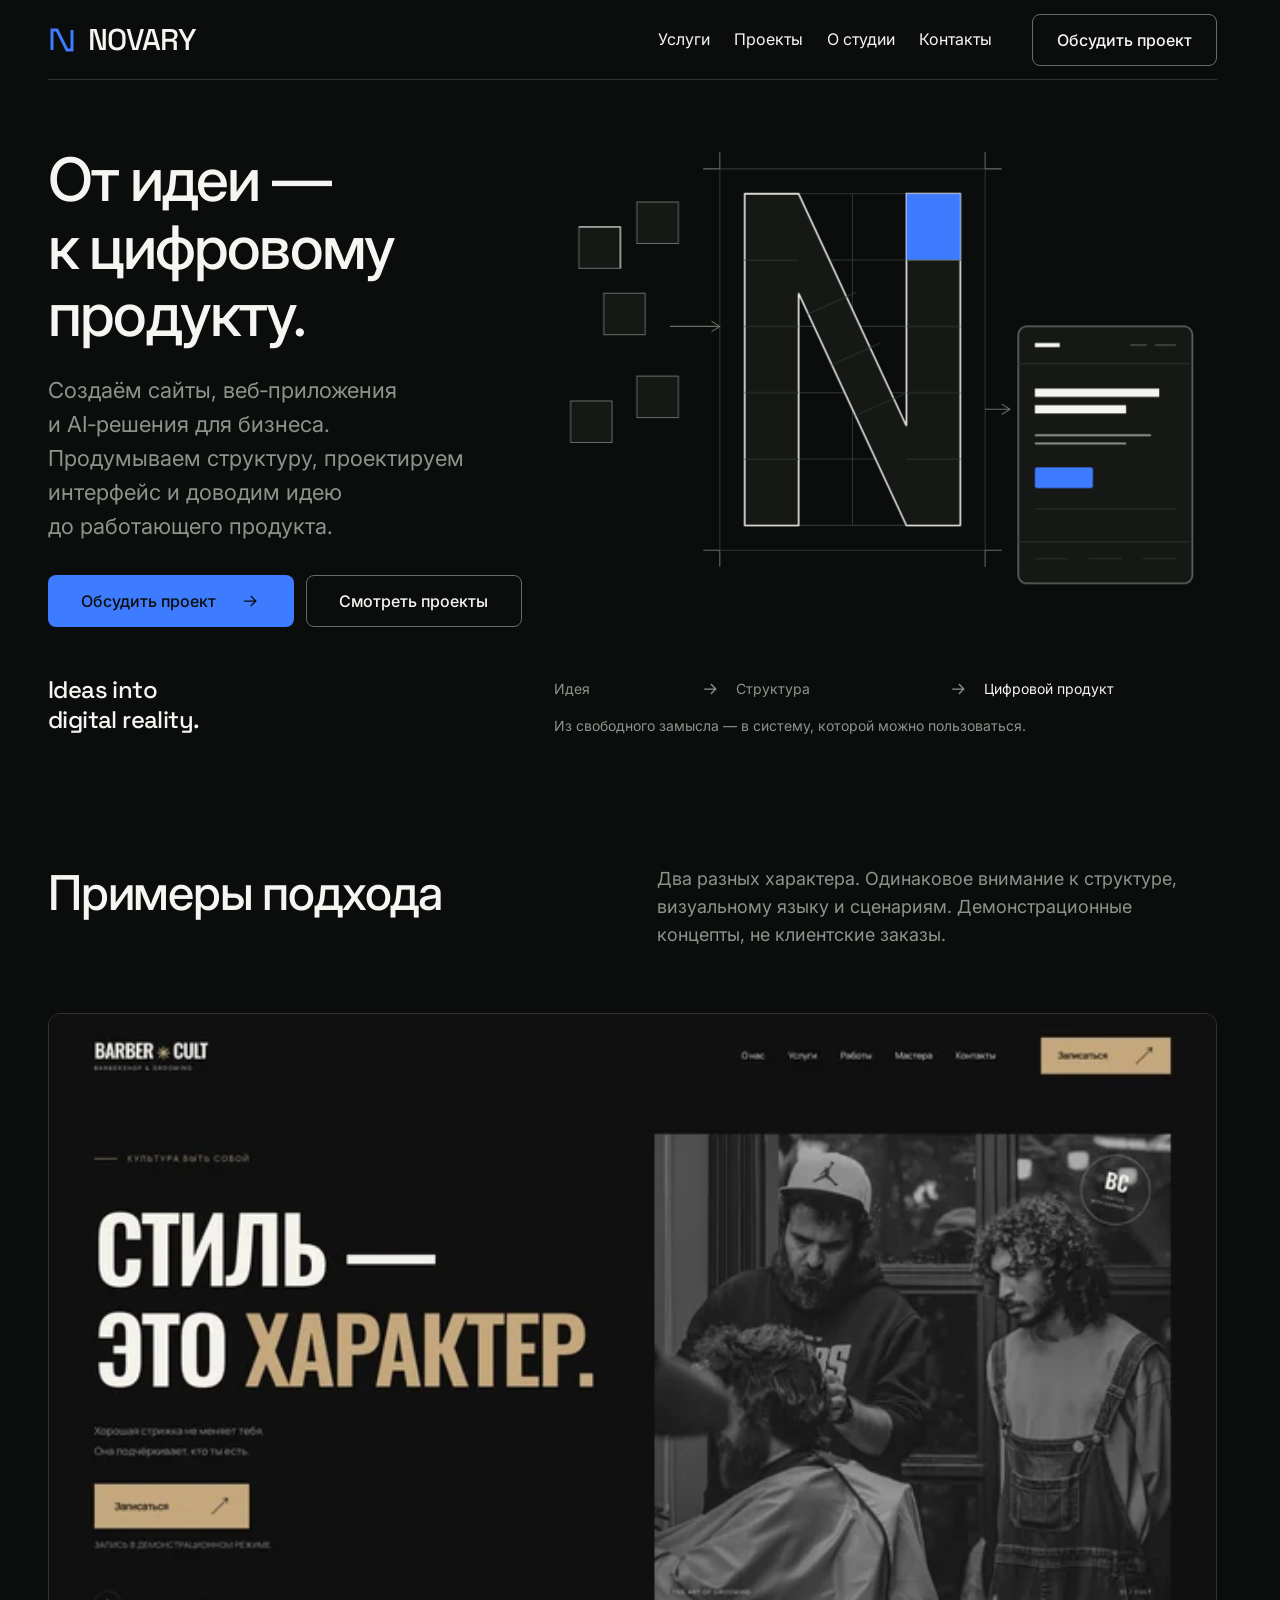
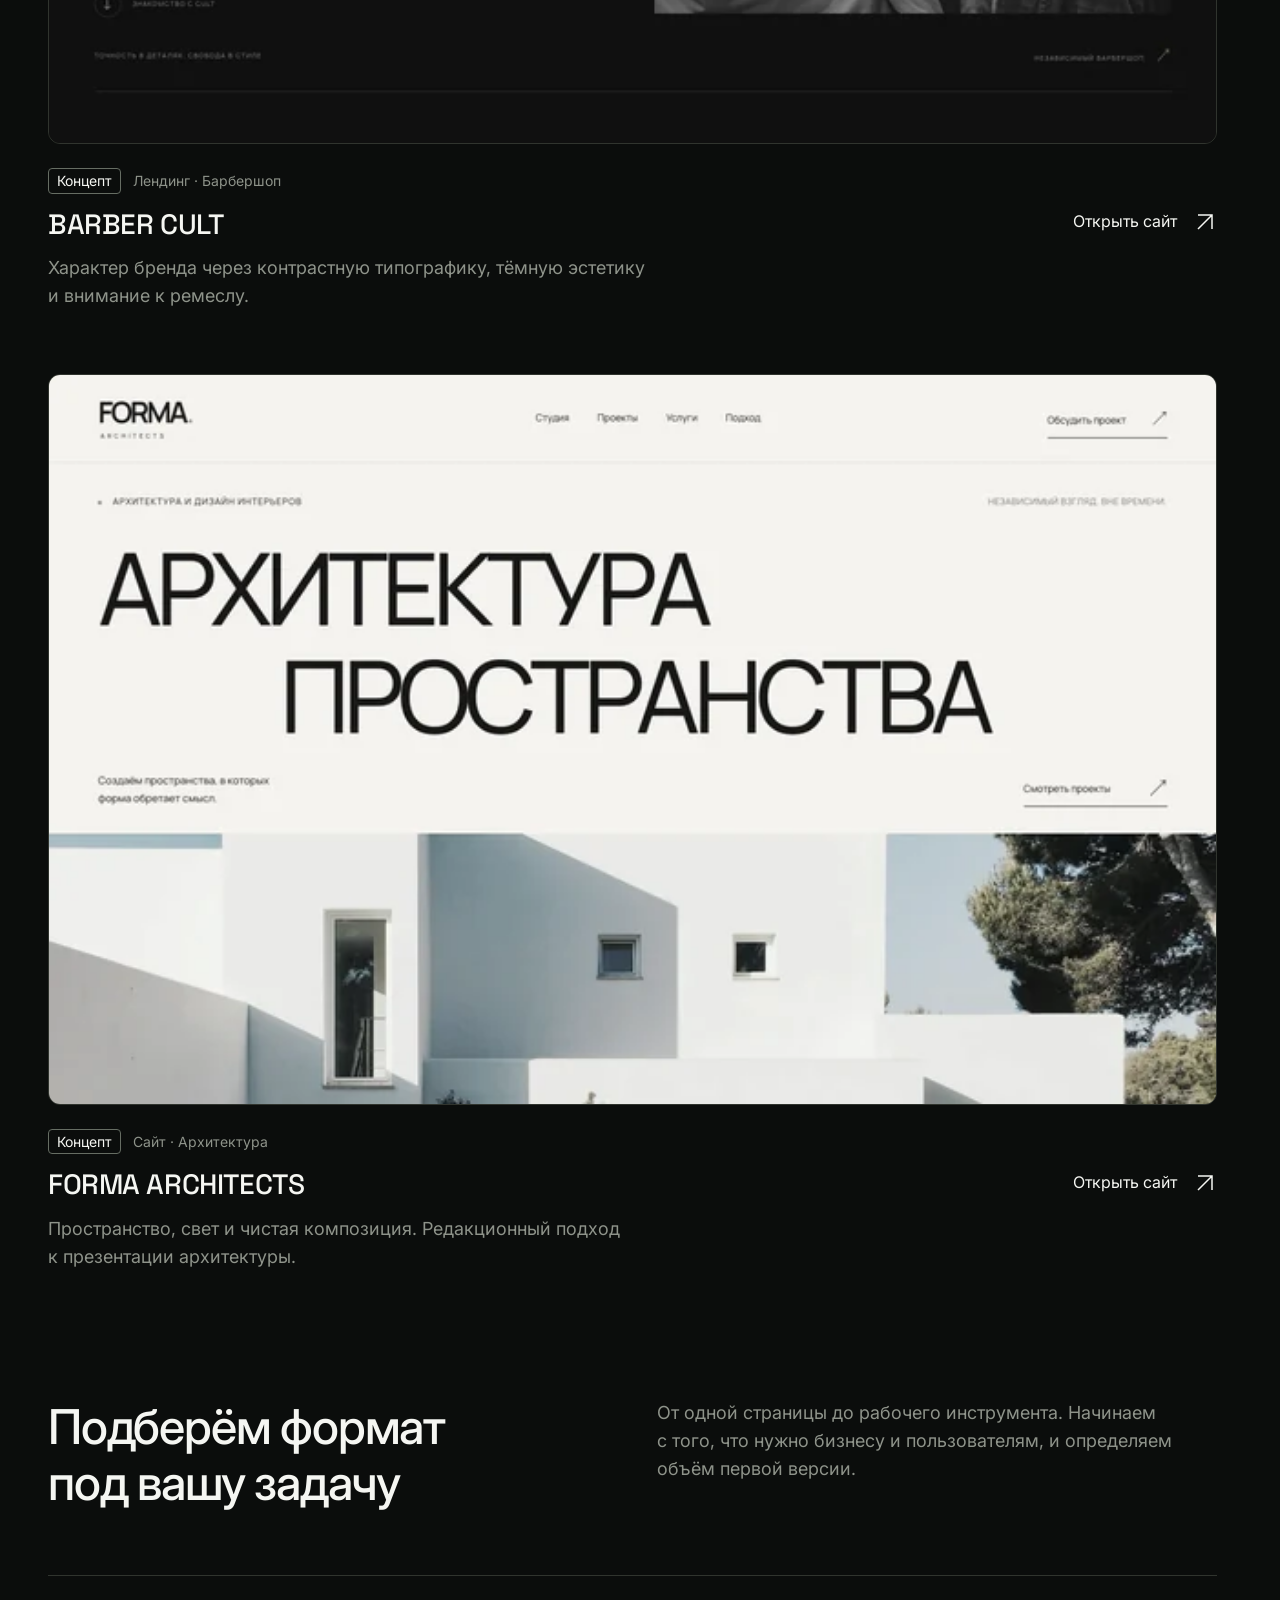
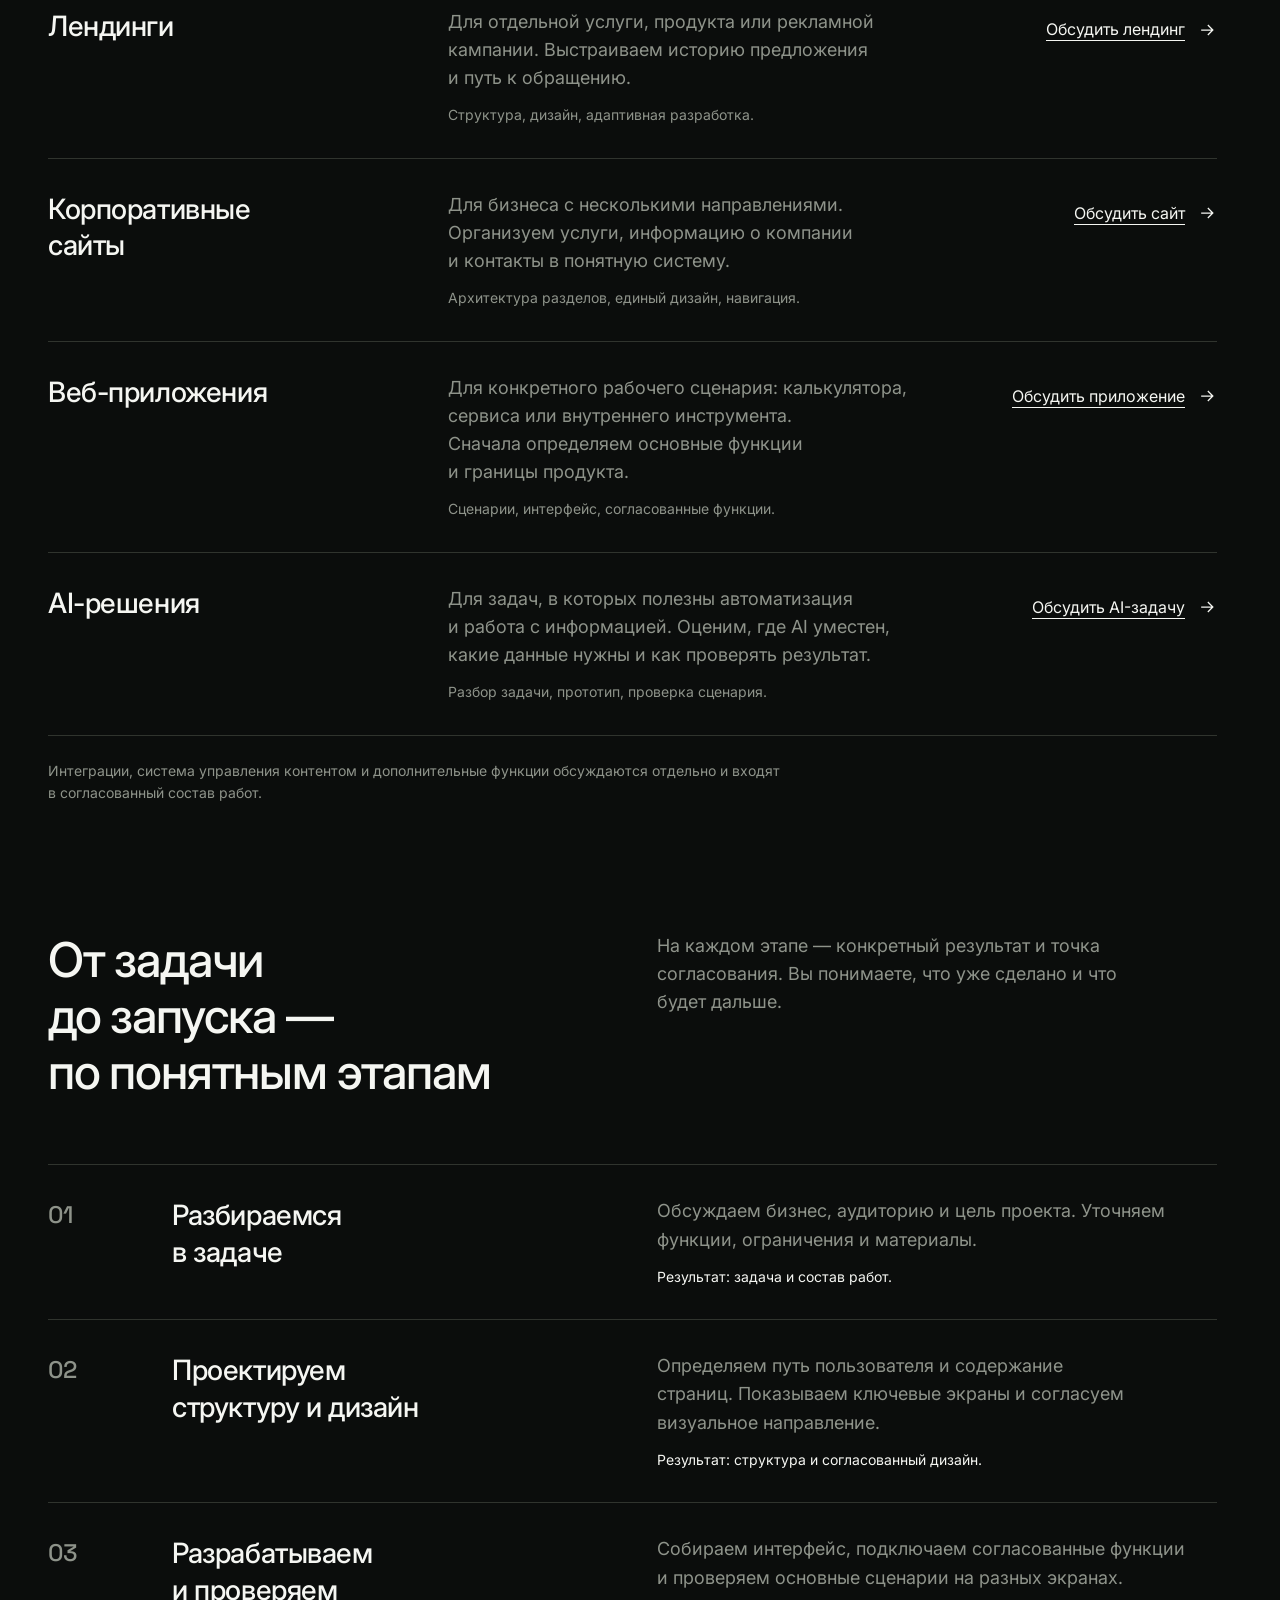
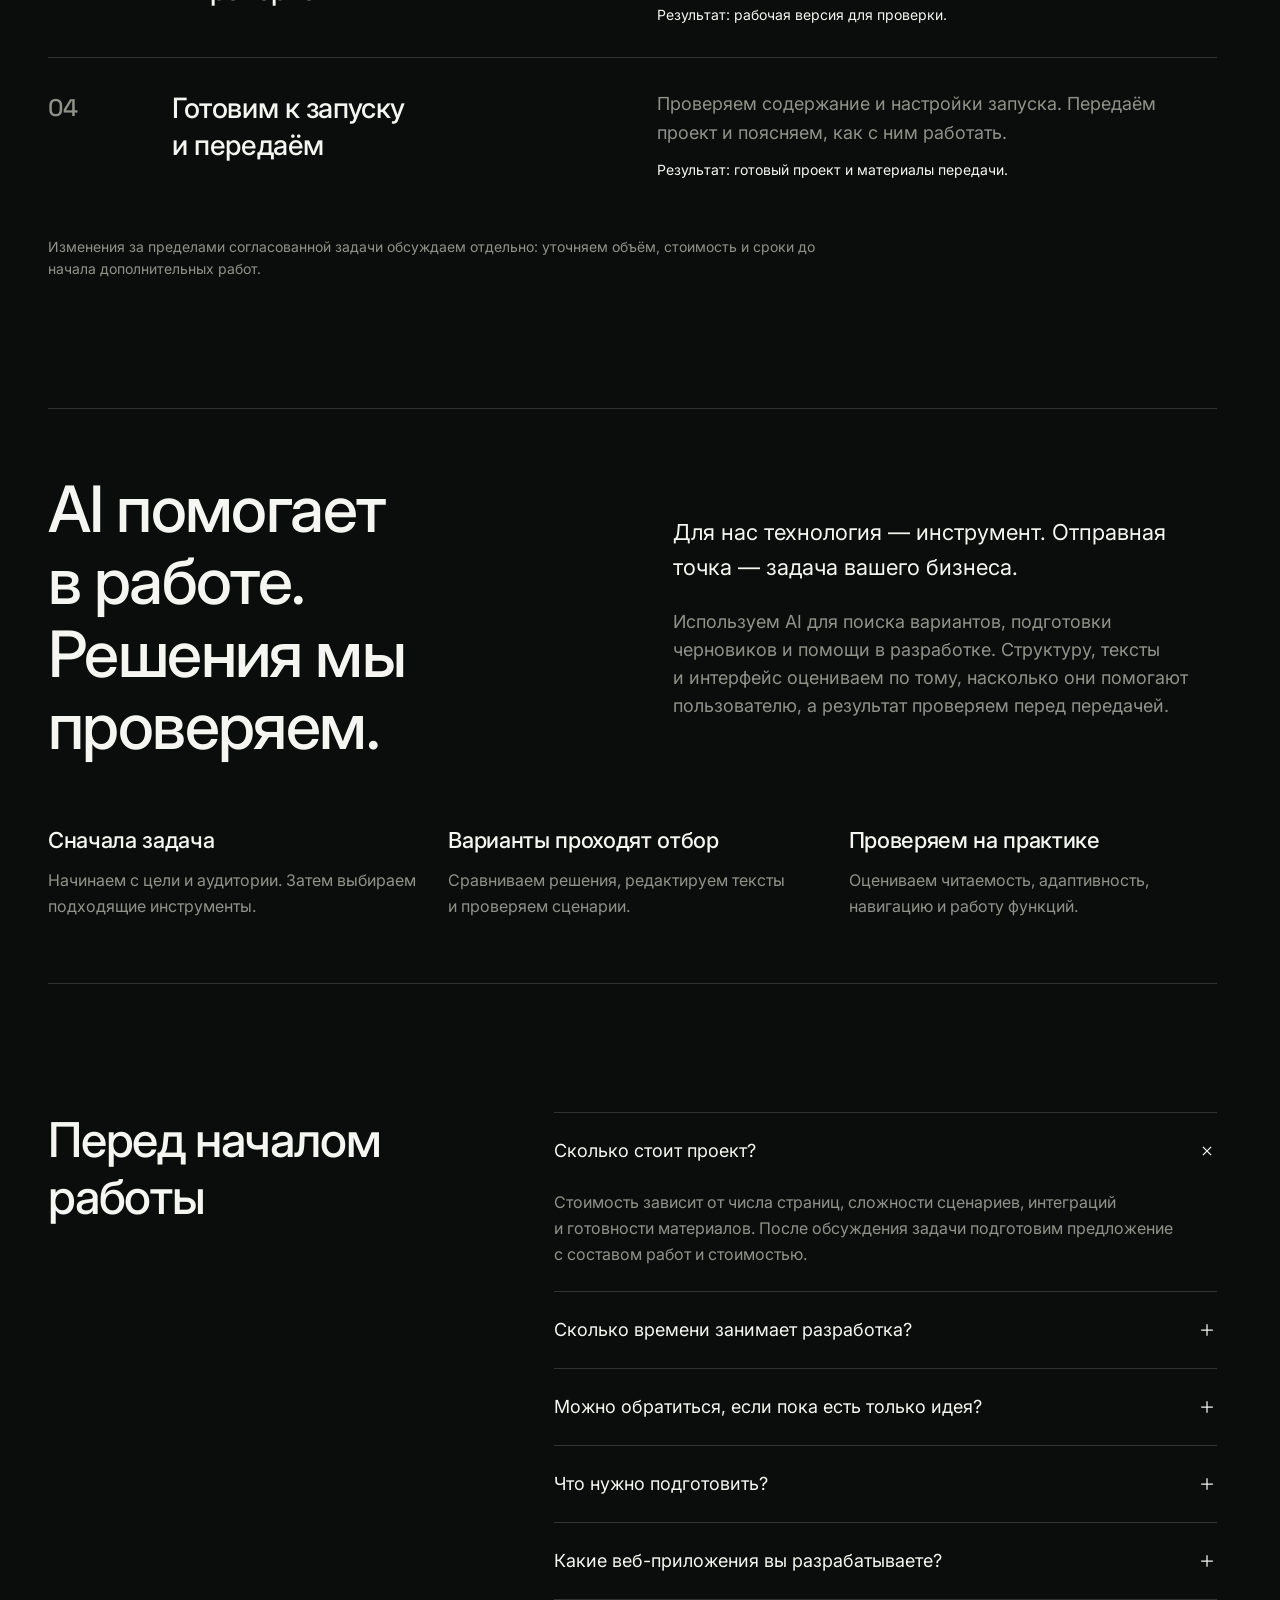
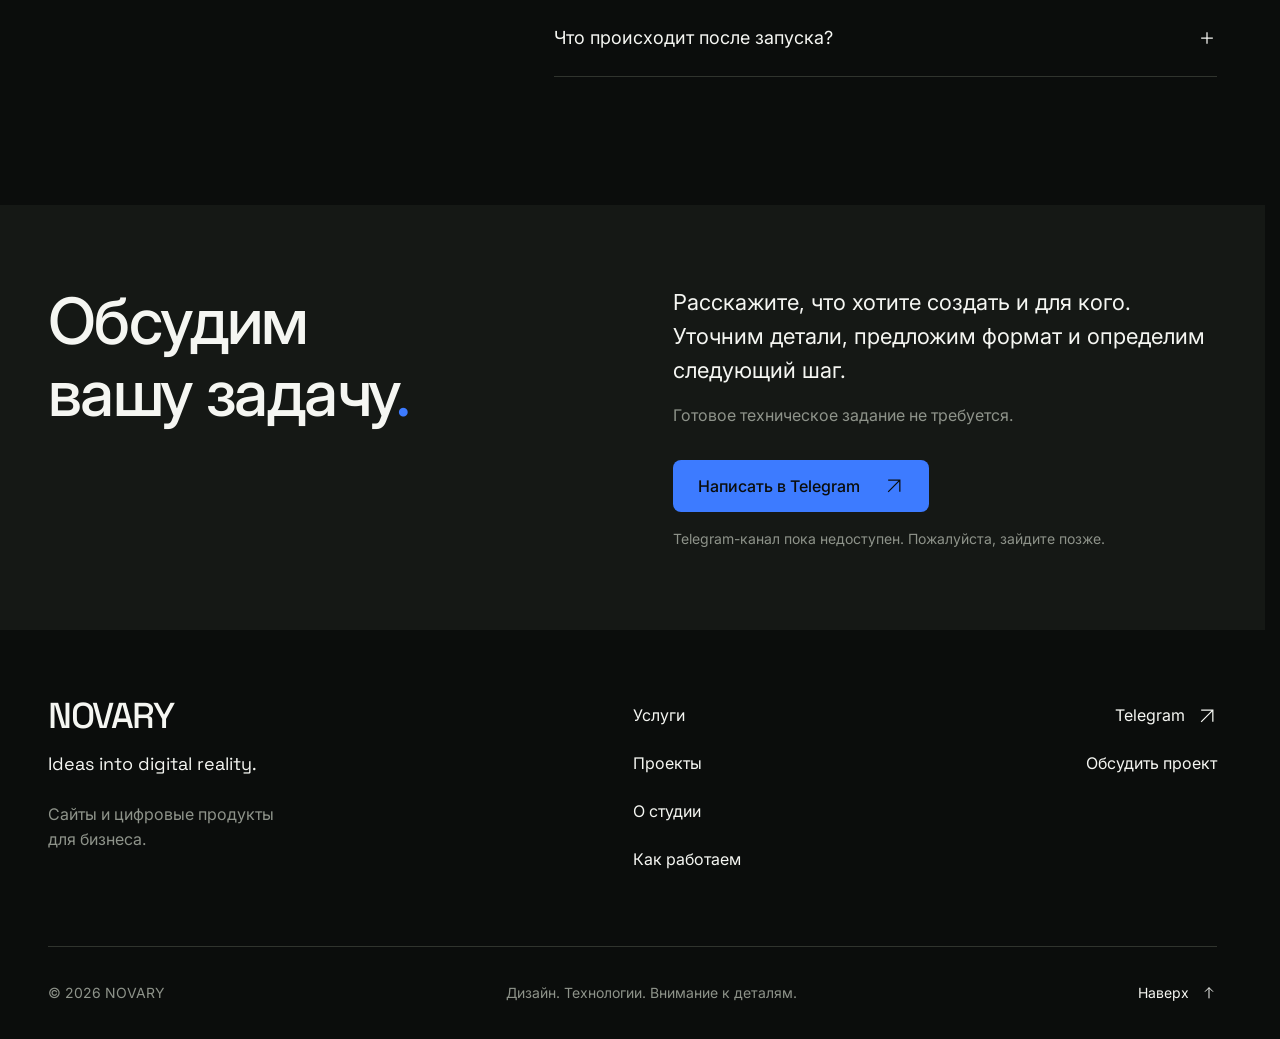
==== index.html @ d2ce728f "feat: create NOVARY homepage with Digital Architecture hero" ====
<!doctype html>
<html lang="ru">
<head>
  <meta charset="utf-8">
  <meta name="viewport" content="width=device-width, initial-scale=1">
  <meta name="theme-color" content="#0B0D0C">
  <title>NOVARY — сайты, веб-приложения и AI-решения для бизнеса</title>
  <meta name="description" content="NOVARY — digital-студия для малого и среднего бизнеса. Создаём лендинги, корпоративные сайты, веб-приложения и AI-решения под конкретную задачу.">
  <meta property="og:title" content="NOVARY — Ideas into digital reality.">
  <meta property="og:description" content="Превращаем идеи бизнеса в сайты и веб-приложения. Продуманная структура, выразительный дизайн и внимание к деталям.">
  <meta property="og:type" content="website">
  <meta property="og:locale" content="ru_RU">
  <meta property="og:site_name" content="NOVARY">
  <meta property="og:image" content="assets/images/social-preview.png">
  <meta property="og:image:width" content="1200">
  <meta property="og:image:height" content="630">
  <meta property="og:image:alt" content="NOVARY. Ideas into digital reality. Сайты и цифровые продукты для бизнеса.">
  <meta name="twitter:card" content="summary_large_image">
  <link rel="icon" href="assets/favicon.svg" type="image/svg+xml">
  <link rel="preload" href="assets/fonts/inter-variable.woff" as="font" type="font/woff" crossorigin>
  <link rel="stylesheet" href="assets/css/styles.css">
  <script type="module" src="assets/js/main.js"></script>
</head>
<body id="top">
  <a class="skip-link" href="#main">Перейти к содержимому</a>

  <header class="site-header">
    <div class="container header-inner">
      <a class="wordmark" href="#top" aria-label="NOVARY — в начало страницы" translate="no">
        <svg class="brand-symbol" width="28" height="28" viewBox="0 0 28 28" fill="none" aria-hidden="true"><path d="M4 24V4h5l10 20h5V4" stroke="currentColor" stroke-width="3" stroke-linejoin="miter"/></svg>
        NOVARY
      </a>
      <nav class="desktop-nav" aria-label="Основная навигация">
        <a href="#services">Услуги</a>
        <a href="#projects">Проекты</a>
        <a href="#about">О студии</a>
        <a href="#contact">Контакты</a>
      </nav>
      <a class="button button-secondary header-cta" href="#contact">Обсудить проект</a>
      <button class="menu-trigger" type="button" aria-controls="mobile-menu" aria-expanded="false" hidden>
        Меню <svg width="24" height="24" viewBox="0 0 24 24" fill="none" aria-hidden="true"><path d="M4 8h16M4 16h16" stroke="currentColor" stroke-width="1.5"/></svg>
      </button>
    </div>
  </header>

  <main id="main" tabindex="-1">
    <section class="hero-architecture container" aria-labelledby="hero-title">
      <div class="architecture-layout">
        <div class="architecture-copy">
          <h1 id="hero-title">От идеи — к&nbsp;цифровому продукту.</h1>
          <p class="lead architecture-description">Создаём сайты, веб&#8209;приложения и&nbsp;AI&#8209;решения для бизнеса. Продумываем структуру, проектируем интерфейс и&nbsp;доводим идею до&nbsp;работающего продукта.</p>
          <div class="architecture-actions"><a class="button button-primary" href="#contact">Обсудить проект <svg width="20" height="20" viewBox="0 0 24 24" fill="none" aria-hidden="true"><path d="M5 12h14m-6-6 6 6-6 6" stroke="currentColor" stroke-width="1.5"/></svg></a><a class="button button-secondary" href="#projects">Смотреть проекты</a></div>
          <p class="architecture-slogan" lang="en">Ideas into<br> digital reality.</p>
        </div>
        <figure class="architecture-figure">
          <svg class="architecture-drawing" viewBox="0 0 640 500" width="640" height="500" role="img" aria-labelledby="drawing-title drawing-description">
            <title id="drawing-title">Архитектура цифровой идеи</title>
            <desc id="drawing-description">Свободные модули слева складываются в строгую структуру в форме N. Справа структура становится схемой страницы. Это визуализация подхода NOVARY.</desc>
            <g class="drawing-grid">
              <path d="M184 48h208v320H184zM184 112h208M184 176h208M184 240h208M184 304h208M236 48v320M288 48v320M340 48v320"/>
              <path d="M160 24h256M160 392h256M160 24v368M416 24v368"/>
            </g>
            <g class="drawing-guide">
              <path d="M160 8v16M416 8v16M144 24h16M144 392h16M160 408v-16M416 408v-16M432 24h-16M432 392h-16"/>
              <path d="M112 176h48m-8-5 8 5-8 5M416 256h24m-8-5 8 5-8 5"/>
            </g>
            <g class="assembly-part assembly-idea drawing-module">
              <rect x="24" y="80" width="40" height="40"/>
              <rect x="80" y="56" width="40" height="40"/>
              <rect x="48" y="144" width="40" height="40"/>
              <rect x="80" y="224" width="40" height="40"/>
              <rect x="16" y="248" width="40" height="40"/>
              <path d="M24 80h40v40" stroke="var(--text-primary)"/>
            </g>
            <g class="assembly-part assembly-structure">
              <path class="drawing-n" d="M184 368V48h52l104 224V48h52v320h-52L236 144v224z"/>
              <path class="drawing-grid" d="M184 112h52M184 176h52M184 240h52M184 304h52M340 112h52M340 176h52M340 240h52M340 304h52M245 164l47-21M268 213l47-21M291 262l47-21"/>
              <rect class="drawing-accent" x="340" y="48" width="52" height="64"/>
              <path class="drawing-guide" d="M340 112h52"/>
            </g>
            <g class="assembly-part assembly-product">
              <rect class="drawing-product" x="448" y="176" width="168" height="248" rx="8"/>
              <path class="drawing-grid" d="M448 212h168M448 384h168"/>
              <rect class="drawing-ink" x="464" y="192" width="24" height="4"/>
              <path class="drawing-guide" d="M556 194h16M580 194h20"/>
              <rect class="drawing-ink" x="464" y="236" width="120" height="8"/>
              <rect class="drawing-ink" x="464" y="252" width="88" height="8"/>
              <rect class="drawing-muted" x="464" y="280" width="112" height="2"/>
              <rect class="drawing-muted" x="464" y="288" width="88" height="2"/>
              <rect class="drawing-accent" x="464" y="312" width="56" height="20" rx="2"/>
              <path class="drawing-grid" d="M464 352h136M464 400h32M516 400h32M568 400h32"/>
            </g>
          </svg>
          <figcaption class="architecture-caption">
            <ol class="architecture-stages"><li>Идея <svg width="20" height="20" viewBox="0 0 24 24" fill="none" aria-hidden="true"><path d="M5 12h14m-6-6 6 6-6 6" stroke="currentColor" stroke-width="1.5"/></svg></li><li>Структура <svg width="20" height="20" viewBox="0 0 24 24" fill="none" aria-hidden="true"><path d="M5 12h14m-6-6 6 6-6 6" stroke="currentColor" stroke-width="1.5"/></svg></li><li>Цифровой продукт</li></ol>
            <p class="architecture-explanation">Из свободного замысла — в&nbsp;систему, которой можно пользоваться.</p>
          </figcaption>
        </figure>
      </div>
    </section>

    <section class="section container projects" id="projects" tabindex="-1" aria-labelledby="projects-title">
      <div class="section-heading">
        <h2 id="projects-title">Примеры подхода</h2>
        <p>Два разных характера. Одинаковое внимание к&nbsp;структуре, визуальному языку и&nbsp;сценариям. Демонстрационные концепты, не&nbsp;клиентские заказы.</p>
      </div>
      <div class="project-list">
        <article class="project">
          <a class="project-link" href="https://egprefanov7117.github.io/barber-cult/" target="_blank" rel="noopener noreferrer" aria-labelledby="barber-title barber-open">
            <div class="project-image">
              <img src="assets/images/barber-cult-1440.webp" srcset="assets/images/barber-cult-640.webp 640w, assets/images/barber-cult-960.webp 960w, assets/images/barber-cult-1440.webp 1440w" sizes="(max-width: 767px) calc(100vw - 40px), (max-width: 1199px) calc(100vw - 64px), (max-width: 1376px) calc(100vw - 96px), 1280px" width="1440" height="900" alt="Главная BARBER CULT: крупная типографика и тёмный портретный кадр барбера за работой" loading="lazy" decoding="async">
            </div>
            <div class="project-caption">
              <div><div class="project-category"><span class="concept-label">Концепт</span><span>Лендинг · Барбершоп</span></div><h3 id="barber-title" lang="en">BARBER CULT</h3><p>Характер бренда через контрастную типографику, тёмную эстетику и&nbsp;внимание к&nbsp;ремеслу.</p></div>
              <span class="project-open" id="barber-open">Открыть сайт <span class="sr-only">в новой вкладке</span><svg width="24" height="24" viewBox="0 0 24 24" fill="none" aria-hidden="true"><path d="M5 19 19 5M5 5h14v14" stroke="currentColor" stroke-width="1.5"/></svg></span>
            </div>
          </a>
        </article>
        <article class="project project-secondary">
          <a class="project-link" href="https://egprefanov7117.github.io/forma-architects/" target="_blank" rel="noopener noreferrer" aria-labelledby="forma-title forma-open">
            <div class="project-image">
              <img src="assets/images/forma-architects-1440.webp" srcset="assets/images/forma-architects-640.webp 640w, assets/images/forma-architects-960.webp 960w, assets/images/forma-architects-1440.webp 1440w" sizes="(max-width: 767px) calc(100vw - 40px), (max-width: 1199px) calc(100vw - 64px), (max-width: 1376px) calc(100vw - 96px), 1280px" width="1440" height="900" alt="Главная FORMA ARCHITECTS: светлый редакционный макет с архитектурной фотографией и крупными заголовками" loading="lazy" decoding="async">
            </div>
            <div class="project-caption">
              <div><div class="project-category"><span class="concept-label">Концепт</span><span>Сайт · Архитектура</span></div><h3 id="forma-title" lang="en">FORMA ARCHITECTS</h3><p>Пространство, свет и&nbsp;чистая композиция. Редакционный подход к&nbsp;презентации архитектуры.</p></div>
              <span class="project-open" id="forma-open">Открыть сайт <span class="sr-only">в новой вкладке</span><svg width="24" height="24" viewBox="0 0 24 24" fill="none" aria-hidden="true"><path d="M5 19 19 5M5 5h14v14" stroke="currentColor" stroke-width="1.5"/></svg></span>
            </div>
          </a>
        </article>
      </div>
    </section>

    <section class="section container services" id="services" tabindex="-1" aria-labelledby="services-title">
      <div class="section-heading"><h2 id="services-title">Подберём формат<br>под вашу задачу</h2><p>От одной страницы до рабочего инструмента. Начинаем с&nbsp;того, что нужно бизнесу и&nbsp;пользователям, и&nbsp;определяем объём первой версии.</p></div>
      <div class="service-list">
        <article class="service-row"><h3>Лендинги</h3><div><p>Для отдельной услуги, продукта или рекламной кампании. Выстраиваем историю предложения и&nbsp;путь к&nbsp;обращению.</p><p class="service-scope">Структура, дизайн, адаптивная разработка.</p></div><a href="#contact" class="service-action">Обсудить лендинг <svg width="20" height="20" viewBox="0 0 24 24" fill="none" aria-hidden="true"><path d="M5 12h14m-6-6 6 6-6 6" stroke="currentColor" stroke-width="1.5"/></svg></a></article>
        <article class="service-row"><h3>Корпоративные сайты</h3><div><p>Для бизнеса с&nbsp;несколькими направлениями. Организуем услуги, информацию о&nbsp;компании и&nbsp;контакты в&nbsp;понятную систему.</p><p class="service-scope">Архитектура разделов, единый дизайн, навигация.</p></div><a href="#contact" class="service-action">Обсудить сайт <svg width="20" height="20" viewBox="0 0 24 24" fill="none" aria-hidden="true"><path d="M5 12h14m-6-6 6 6-6 6" stroke="currentColor" stroke-width="1.5"/></svg></a></article>
        <article class="service-row"><h3>Веб-приложения</h3><div><p>Для конкретного рабочего сценария: калькулятора, сервиса или внутреннего инструмента. Сначала определяем основные функции и&nbsp;границы продукта.</p><p class="service-scope">Сценарии, интерфейс, согласованные функции.</p></div><a href="#contact" class="service-action">Обсудить приложение <svg width="20" height="20" viewBox="0 0 24 24" fill="none" aria-hidden="true"><path d="M5 12h14m-6-6 6 6-6 6" stroke="currentColor" stroke-width="1.5"/></svg></a></article>
        <article class="service-row"><h3>AI-решения</h3><div><p>Для задач, в&nbsp;которых полезны автоматизация и&nbsp;работа с&nbsp;информацией. Оценим, где AI уместен, какие данные нужны и&nbsp;как проверять результат.</p><p class="service-scope">Разбор задачи, прототип, проверка сценария.</p></div><a href="#contact" class="service-action">Обсудить AI-задачу <svg width="20" height="20" viewBox="0 0 24 24" fill="none" aria-hidden="true"><path d="M5 12h14m-6-6 6 6-6 6" stroke="currentColor" stroke-width="1.5"/></svg></a></article>
      </div>
      <p class="section-note">Интеграции, система управления контентом и&nbsp;дополнительные функции обсуждаются отдельно и&nbsp;входят в&nbsp;согласованный состав работ.</p>
    </section>

    <section class="section container process" id="process" tabindex="-1" aria-labelledby="process-title">
      <div class="section-heading"><h2 id="process-title">От задачи до&nbsp;запуска — по&nbsp;понятным этапам</h2><p>На каждом этапе — конкретный результат и&nbsp;точка согласования. Вы понимаете, что уже сделано и&nbsp;что будет дальше.</p></div>
      <ol class="process-list">
        <li><span class="step-number" aria-hidden="true">01</span><h3>Разбираемся<br> в&nbsp;задаче</h3><div><p>Обсуждаем бизнес, аудиторию и&nbsp;цель проекта. Уточняем функции, ограничения и&nbsp;материалы.</p><p class="step-result">Результат: задача и&nbsp;состав работ.</p></div></li>
        <li><span class="step-number" aria-hidden="true">02</span><h3>Проектируем структуру и&nbsp;дизайн</h3><div><p>Определяем путь пользователя и&nbsp;содержание страниц. Показываем ключевые экраны и&nbsp;согласуем визуальное направление.</p><p class="step-result">Результат: структура и&nbsp;согласованный дизайн.</p></div></li>
        <li><span class="step-number" aria-hidden="true">03</span><h3>Разрабатываем<br> и&nbsp;проверяем</h3><div><p>Собираем интерфейс, подключаем согласованные функции и&nbsp;проверяем основные сценарии на&nbsp;разных экранах.</p><p class="step-result">Результат: рабочая версия для проверки.</p></div></li>
        <li><span class="step-number" aria-hidden="true">04</span><h3>Готовим к&nbsp;запуску и&nbsp;передаём</h3><div><p>Проверяем содержание и&nbsp;настройки запуска. Передаём проект и&nbsp;поясняем, как с&nbsp;ним работать.</p><p class="step-result">Результат: готовый проект и&nbsp;материалы передачи.</p></div></li>
      </ol>
      <p class="section-note">Изменения за пределами согласованной задачи обсуждаем отдельно: уточняем объём, стоимость и&nbsp;сроки до начала дополнительных работ.</p>
    </section>

    <section class="section container about" id="about" tabindex="-1" aria-labelledby="about-title">
      <div class="about-intro"><h2 id="about-title">AI помогает<br> в&nbsp;работе.<br> Решения мы<br> проверяем.</h2><div><p class="lead">Для нас технология — инструмент. Отправная точка — задача вашего бизнеса.</p><p>Используем AI для поиска вариантов, подготовки черновиков и&nbsp;помощи в&nbsp;разработке. Структуру, тексты и&nbsp;интерфейс оцениваем по&nbsp;тому, насколько они помогают пользователю, а&nbsp;результат проверяем перед передачей.</p></div></div>
      <div class="approach-list"><div><h3>Сначала задача</h3><p>Начинаем с&nbsp;цели и&nbsp;аудитории. Затем выбираем подходящие инструменты.</p></div><div><h3>Варианты проходят отбор</h3><p>Сравниваем решения, редактируем тексты и&nbsp;проверяем сценарии.</p></div><div><h3>Проверяем на практике</h3><p>Оцениваем читаемость, адаптивность, навигацию и&nbsp;работу функций.</p></div></div>
    </section>

    <section class="section container faq" aria-labelledby="faq-title">
      <h2 id="faq-title">Перед началом<br>работы</h2>
      <div class="faq-list">
        <details open><summary>Сколько стоит проект?<svg width="20" height="20" viewBox="0 0 24 24" fill="none" aria-hidden="true"><path d="M5 12h14M12 5v14" stroke="currentColor" stroke-width="1.5"/></svg></summary><div class="faq-answer"><p>Стоимость зависит от числа страниц, сложности сценариев, интеграций и&nbsp;готовности материалов. После обсуждения задачи подготовим предложение с&nbsp;составом работ и&nbsp;стоимостью.</p></div></details>
        <details><summary>Сколько времени занимает разработка?<svg width="20" height="20" viewBox="0 0 24 24" fill="none" aria-hidden="true"><path d="M5 12h14M12 5v14" stroke="currentColor" stroke-width="1.5"/></svg></summary><div class="faq-answer"><p>Срок зависит от объёма проекта и&nbsp;согласований. После знакомства с&nbsp;задачей предложим план по&nbsp;этапам и&nbsp;обсудим сроки до начала работы.</p></div></details>
        <details><summary>Можно обратиться, если пока есть только идея?<svg width="20" height="20" viewBox="0 0 24 24" fill="none" aria-hidden="true"><path d="M5 12h14M12 5v14" stroke="currentColor" stroke-width="1.5"/></svg></summary><div class="faq-answer"><p>Да. Расскажите, для кого нужен продукт и&nbsp;какую задачу он должен решать. Поможем определить формат и&nbsp;объём первой версии.</p></div></details>
        <details><summary>Что нужно подготовить?<svg width="20" height="20" viewBox="0 0 24 24" fill="none" aria-hidden="true"><path d="M5 12h14M12 5v14" stroke="currentColor" stroke-width="1.5"/></svg></summary><div class="faq-answer"><p>Достаточно краткого описания бизнеса и&nbsp;задачи. Если есть тексты, фирменный стиль, текущий сайт или примеры, их можно показать в&nbsp;ходе обсуждения.</p></div></details>
        <details><summary>Какие веб-приложения вы разрабатываете?<svg width="20" height="20" viewBox="0 0 24 24" fill="none" aria-hidden="true"><path d="M5 12h14M12 5v14" stroke="currentColor" stroke-width="1.5"/></svg></summary><div class="faq-answer"><p>Небольшие продукты с&nbsp;понятным набором функций: например, калькулятор или простой рабочий инструмент. Для сложной платформы сначала оценим её границы и&nbsp;возможность работы в&nbsp;нашем формате.</p></div></details>
        <details><summary>Что происходит после запуска?<svg width="20" height="20" viewBox="0 0 24 24" fill="none" aria-hidden="true"><path d="M5 12h14M12 5v14" stroke="currentColor" stroke-width="1.5"/></svg></summary><div class="faq-answer"><p>Передаём проект и&nbsp;поясняем работу с&nbsp;ним в&nbsp;согласованном объёме. Дальнейшие изменения и&nbsp;поддержку обсуждаем отдельно; их состав фиксируем заранее.</p></div></details>
      </div>
    </section>

    <section class="section contact" id="contact" tabindex="-1" aria-labelledby="contact-title">
      <div class="container contact-inner"><h2 id="contact-title">Обсудим<br>вашу задачу<span class="accent-dot">.</span></h2><div class="contact-copy"><p class="lead">Расскажите, что хотите создать и&nbsp;для кого. Уточним детали, предложим формат и&nbsp;определим следующий шаг.</p><p>Готовое техническое задание не&nbsp;требуется.</p><a class="button button-primary" href="#contact-status" data-telegram-link aria-describedby="contact-status">Написать в Telegram <svg width="20" height="20" viewBox="0 0 24 24" fill="none" aria-hidden="true"><path d="M5 19 19 5M5 5h14v14" stroke="currentColor" stroke-width="1.5"/></svg></a><p class="contact-status" id="contact-status" tabindex="-1" role="status">Telegram-канал пока недоступен. Пожалуйста, зайдите позже.</p></div></div>
    </section>
  </main>

  <footer class="site-footer container">
    <div class="footer-main"><div class="footer-brand"><a class="wordmark" href="#top" translate="no">NOVARY</a><p lang="en" class="footer-slogan">Ideas into digital reality.</p><p>Сайты и&nbsp;цифровые продукты<br>для бизнеса.</p></div><nav aria-label="Навигация в подвале"><a href="#services">Услуги</a><a href="#projects">Проекты</a><a href="#about">О студии</a><a href="#process">Как работаем</a></nav><div class="footer-contact"><a class="footer-telegram" href="#contact-status" data-telegram-link>Telegram <svg width="20" height="20" viewBox="0 0 24 24" fill="none" aria-hidden="true"><path d="M5 19 19 5M5 5h14v14" stroke="currentColor" stroke-width="1.5"/></svg></a><a href="#contact">Обсудить проект</a></div></div>
    <div class="footer-bottom"><span>© <span data-year>2026</span> NOVARY</span><span>Дизайн. Технологии. Внимание к&nbsp;деталям.</span><a href="#top">Наверх <svg width="16" height="16" viewBox="0 0 24 24" fill="none" aria-hidden="true"><path d="M12 20V4m-6 6 6-6 6 6" stroke="currentColor" stroke-width="1.5"/></svg></a></div>
  </footer>

  <dialog class="menu-panel" id="mobile-menu" aria-labelledby="menu-title">
    <div class="menu-inner"><div class="menu-header"><span class="wordmark" id="menu-title" translate="no">NOVARY</span><button type="button" class="menu-close">Закрыть <svg width="24" height="24" viewBox="0 0 24 24" fill="none" aria-hidden="true"><path d="m6 6 12 12M6 18 18 6" stroke="currentColor" stroke-width="1.5"/></svg></button></div><nav aria-label="Мобильная навигация"><a href="#services">Услуги</a><a href="#projects">Проекты</a><a href="#about">О студии</a><a href="#contact">Контакты</a></nav><a href="#contact" class="button button-primary">Обсудить проект</a><p class="menu-slogan" lang="en">Ideas into digital reality.</p></div>
  </dialog>
</body>
</html>
---- assets/css/styles.css ----
@font-face {
  font-family: Inter;
  src: url("../fonts/inter-variable.woff") format("woff");
  font-weight: 100 900;
  font-style: normal;
  font-display: swap;
}

@font-face {
  font-family: "Space Grotesk";
  src: url("../fonts/space-grotesk-variable.woff") format("woff");
  font-weight: 300 700;
  font-style: normal;
  font-display: swap;
}

:root {
  color-scheme: dark;
  --background: #0b0d0c;
  --surface: #151815;
  --accent: #3d7bff;
  --accent-hover: #528aff;
  --accent-pressed: #3977f5;
  --text-primary: #f5f6f2;
  --text-secondary: #8e938a;
  --border-subtle: #30342e;
  --border-control: #666d63;
  --space-1: .25rem;
  --space-2: .5rem;
  --space-3: .75rem;
  --space-4: 1rem;
  --space-6: 1.5rem;
  --space-8: 2rem;
  --space-10: 2.5rem;
  --space-12: 3rem;
  --space-16: 4rem;
  --section-space: 8rem;
  --gutter: 3rem;
  --header-height: 5rem;
  --font-body: Inter, system-ui, sans-serif;
  --font-brand: "Space Grotesk", Inter, sans-serif;
  --ease-out: cubic-bezier(.2, .7, .2, 1);
}

*, *::before, *::after { box-sizing: border-box; }
html { scroll-behavior: smooth; scroll-padding-top: calc(var(--header-height) + 1.5rem); scrollbar-gutter: stable; scrollbar-color: var(--border-control) var(--background); }
body { margin: 0; background: var(--background); color: var(--text-primary); font: 400 1.125rem/1.56 var(--font-body); -webkit-font-smoothing: antialiased; }
::selection { color: var(--background); background: var(--accent-hover); }
a { color: inherit; text-decoration: none; text-underline-offset: .3em; text-decoration-thickness: 1px; }
button { font: inherit; color: inherit; cursor: pointer; }
a, button, summary { touch-action: manipulation; -webkit-tap-highlight-color: rgb(61 123 255 / .2); }
:where(a, button, summary):focus-visible { outline: 3px solid var(--accent); outline-offset: 5px; }
:where(h1, h2, h3, p, figure) { margin: 0; }
h1, h2, h3 { font-weight: 500; text-wrap: balance; }
h1 { font-size: 5.5rem; line-height: 1.07; letter-spacing: -.035em; }
h2 { font-size: 3rem; line-height: 1.17; letter-spacing: -.025em; }
h3 { font-size: 1.75rem; line-height: 1.29; letter-spacing: -.015em; }
:where(h1, h2, h3, p, a, figcaption, summary) { overflow-wrap: anywhere; }
p { text-wrap: pretty; }
svg { flex-shrink: 0; }
img { display: block; max-width: 100%; height: auto; }
[hidden] { display: none !important; }
.container { width: min(1280px, calc(100% - var(--gutter) * 2)); margin-inline: auto; }
:where(.section-heading, .service-row, .process-list li, .about-intro, .approach-list, .faq, .contact-inner, .footer-main) > * { min-width: 0; }
.section { margin-top: var(--section-space); scroll-margin-top: calc(var(--header-height) + 1.5rem); }
.lead { font-size: 1.375rem; line-height: 1.55; }
.sr-only { position: absolute; width: 1px; height: 1px; padding: 0; margin: -1px; overflow: hidden; clip-path: inset(50%); white-space: nowrap; border: 0; }
.skip-link { position: fixed; top: 1rem; left: 1rem; z-index: 100; padding: .75rem 1rem; background: var(--text-primary); color: var(--background); transform: translateY(-200%); }
.skip-link:focus { transform: none; }
.wordmark { display: inline-flex; align-items: center; gap: .75rem; font: 500 1.875rem/1 var(--font-brand); letter-spacing: -.04em; min-height: 2.75rem; }
.brand-symbol { color: var(--accent); }
.site-header { position: sticky; top: 0; z-index: 20; background: var(--background); }
html:not(.js) .site-header { position: static; }
.header-inner { display: flex; align-items: center; gap: 2rem; min-height: var(--header-height); border-bottom: 1px solid var(--border-subtle); }
.desktop-nav { display: flex; align-items: center; gap: 2rem; margin-left: auto; font-size: 1rem; }
.desktop-nav a { display: inline-flex; align-items: center; min-height: 2.75rem; }
.header-cta { margin-left: 1rem; }
.button { display: inline-flex; align-items: center; justify-content: center; flex-wrap: wrap; gap: .5rem 1.5rem; max-width: 100%; min-height: 3.25rem; padding: .8125rem 1.5rem; border: 1px solid transparent; border-radius: .5rem; font-size: 1rem; font-weight: 500; line-height: 1.5; text-align: center; transition: background-color 150ms var(--ease-out), color 150ms var(--ease-out), border-color 150ms var(--ease-out); }
.button-primary { background: var(--accent); color: var(--background); }
.button-primary:focus-visible { outline-color: var(--text-primary); }
.button-primary:active { background: var(--accent-pressed); }
.button-secondary { border-color: var(--border-control); }
.button-secondary:active { background: var(--border-subtle); }
.actions { display: flex; flex-wrap: wrap; gap: 1rem; margin-top: 2rem; }
.accent-dot { color: var(--accent); }
.section-heading { display: grid; grid-template-columns: 5fr 7fr; gap: 2rem; margin-bottom: 4rem; align-items: start; }
.section-heading > p { max-width: 35rem; margin-left: auto; color: var(--text-secondary); }
.project-list { display: grid; gap: 4rem; }
.project-link { display: block; border-radius: .75rem; }
.project-image { border: 1px solid var(--border-subtle); border-radius: .75rem; overflow: hidden; aspect-ratio: 16 / 10; background: var(--surface); }
.project-image img { width: 100%; height: 100%; object-fit: cover; }
.project-caption { display: flex; align-items: flex-start; justify-content: space-between; gap: 2rem; margin-top: 1.5rem; }
.project-caption > div { max-width: 44rem; }
.project-category { display: flex; flex-wrap: wrap; gap: .75rem; align-items: center; margin-bottom: .75rem; color: var(--text-secondary); font-size: .875rem; }
.concept-label { border: 1px solid var(--border-control); border-radius: .25rem; padding: .0625rem .5rem; color: var(--text-primary); }
.project-caption h3 { font-family: var(--font-brand); }
.project-caption p { margin-top: .75rem; color: var(--text-secondary); }
.project-open { display: inline-flex; align-items: center; flex-wrap: wrap; gap: .5rem 1rem; min-height: 2.75rem; margin-top: 2rem; font-size: 1rem; }
.service-row { display: grid; grid-template-columns: 4fr 5fr 3fr; gap: 2rem; padding-block: 2rem; border-top: 1px solid var(--border-subtle); align-items: start; }
.service-row:last-child { border-bottom: 1px solid var(--border-subtle); }
.service-row h3 { max-width: 16rem; }
.service-row p { color: var(--text-secondary); }
.service-row .service-scope { margin-top: .75rem; font-size: .875rem; }
.service-action { display: inline-flex; align-items: center; justify-self: end; gap: .75rem; min-height: 2.75rem; font-size: 1rem; text-decoration: underline; }
.section-note { max-width: 48rem; margin-top: 1.5rem; color: var(--text-secondary); font-size: .875rem; }
.process-list { padding: 0; margin: 0; list-style: none; }
.process-list li { display: grid; grid-template-columns: 1fr 4fr 7fr; gap: 2rem; padding-block: 2rem; border-top: 1px solid var(--border-subtle); }
.step-number { font: 500 1.5rem/1.5 var(--font-brand); color: var(--text-secondary); font-variant-numeric: tabular-nums; }
.process-list li > div { max-width: 35rem; margin-left: auto; }
.process-list p { color: var(--text-secondary); }
.process-list .step-result { margin-top: .75rem; font-size: .875rem; color: var(--text-primary); }
.about { padding-block: 4rem; border-top: 1px solid var(--border-subtle); border-bottom: 1px solid var(--border-subtle); }
.about-intro { display: grid; grid-template-columns: 1fr 1fr; gap: 5rem; align-items: center; }
.about h2 { font-size: 4rem; line-height: 1.13; }
.about-intro > div { max-width: 35rem; }
.about-intro > div > p + p { margin-top: 1.5rem; color: var(--text-secondary); }
.approach-list { display: grid; grid-template-columns: repeat(3, 1fr); gap: 2rem; margin-top: 4rem; }
.approach-list h3 { font-size: 1.375rem; line-height: 1.36; }
.approach-list p { margin-top: .75rem; color: var(--text-secondary); font-size: 1rem; line-height: 1.6; }
.faq { display: grid; grid-template-columns: 5fr 7fr; gap: 2rem; }
.faq-list details { border-top: 1px solid var(--border-subtle); }
.faq-list details:last-child { border-bottom: 1px solid var(--border-subtle); }
summary { display: flex; align-items: flex-start; justify-content: space-between; gap: 1.5rem; padding-block: 1.5rem; font-size: 1.125rem; line-height: 1.55; cursor: pointer; list-style: none; }
summary::-webkit-details-marker { display: none; }
summary svg { margin-top: .25rem; }
details[open] summary svg { transform: rotate(45deg); }
.faq-answer { padding: 0 2.75rem 1.5rem 0; color: var(--text-secondary); font-size: 1rem; line-height: 1.625; }
.contact { padding-block: 5rem; background: var(--surface); }
.contact-inner { display: grid; grid-template-columns: 1fr 1fr; gap: 5rem; align-items: start; }
.contact h2 { font-size: 4rem; line-height: 1.125; }
.contact-copy { max-width: 35rem; }
.contact-copy > p + p { margin-top: 1rem; color: var(--text-secondary); font-size: 1rem; }
.contact-copy .button { margin-top: 2rem; }
.contact-copy .contact-status { margin-top: 1rem; font-size: .875rem; color: var(--text-secondary); scroll-margin-block: 7rem; }
.contact-status:target { outline: 1px solid var(--border-control); outline-offset: .5rem; }
.site-footer { padding-top: 4rem; }
.footer-main { display: grid; grid-template-columns: 6fr 3fr 3fr; gap: 2rem; }
.footer-brand .wordmark { font-size: 2.25rem; }
.footer-slogan { margin-top: .75rem; font-family: var(--font-brand); }
.footer-brand > p:last-child { margin-top: 1.5rem; color: var(--text-secondary); font-size: 1rem; }
.footer-main nav, .footer-contact { display: flex; flex-direction: column; align-items: flex-start; gap: .25rem; font-size: 1rem; }
.footer-main nav a, .footer-contact a { display: inline-flex; align-items: center; flex-wrap: wrap; gap: .75rem; max-width: 100%; min-height: 2.75rem; }
.footer-contact { align-items: flex-end; }
.footer-bottom { display: flex; align-items: center; justify-content: space-between; flex-wrap: wrap; gap: 1rem 2rem; margin-top: 4rem; padding-block: 1.5rem; border-top: 1px solid var(--border-subtle); color: var(--text-secondary); font-size: .875rem; }
.footer-bottom a { display: inline-flex; align-items: center; gap: .75rem; min-height: 2.75rem; color: var(--text-primary); }
.menu-trigger, .menu-close { display: inline-flex; align-items: center; gap: .75rem; min-height: 2.75rem; padding: .5rem; border: 0; background: transparent; font-size: 1rem; }
.menu-trigger { display: none; margin-left: auto; }
.menu-panel { position: fixed; inset: 1rem 1rem auto auto; width: min(36rem, calc(100% - 2rem)); max-height: calc(100dvh - 2rem); margin: 0; padding: 0; border: 1px solid var(--border-control); border-radius: .75rem; background: var(--surface); color: var(--text-primary); overflow: auto; overscroll-behavior: contain; }
.menu-panel::backdrop { background: rgb(0 0 0 / .7); }
.menu-panel[open] { animation: menu-open 200ms var(--ease-out); }
.menu-inner { padding: 1.5rem; }
.menu-header { display: flex; flex-wrap: wrap; justify-content: space-between; align-items: center; gap: 1rem; }
.menu-header .wordmark { font-size: 1.5rem; }
.menu-panel nav { display: flex; flex-direction: column; gap: 1rem; padding-block: 3rem; }
.menu-panel nav a { font-size: 2rem; line-height: 1.25; min-height: 2.75rem; }
.menu-panel .button { width: 100%; }
.menu-slogan { margin-top: 2rem; color: var(--text-secondary); font-family: var(--font-brand); font-size: 1rem; }
html.menu-open { overflow: hidden; }

@keyframes menu-open { from { transform: translateY(-8px); opacity: .7; } to { transform: none; opacity: 1; } }

@media (hover: hover) {
  .desktop-nav a:hover, .footer-main a:hover, .footer-bottom a:hover, .menu-panel nav a:hover { text-decoration: underline; }
  .button-primary:hover { background: var(--accent-hover); }
  .button-secondary:hover { background: var(--surface); border-color: var(--text-primary); }
  .service-action:hover { color: var(--accent-hover); }
  .project-link:hover h3, .project-link:hover .project-open { text-decoration: underline; }
  summary:hover { text-decoration: underline; }
  .menu-trigger:hover, .menu-close:hover { color: var(--accent-hover); }
}

@media (min-width: 1200px) and (max-width: 1350px) {
  h1 { font-size: 5rem; }
  .desktop-nav { gap: 1.5rem; }
  .header-inner { gap: 1.5rem; }
}

@media (max-width: 1199px) {
  :root { --gutter: 2rem; --section-space: 6rem; }
  .header-inner { flex-wrap: wrap; gap: 1rem 2rem; padding-block: .75rem; }
  .header-cta { margin-left: auto; }
  .desktop-nav { gap: 1.5rem; }
  .js .desktop-nav, .js .header-cta { display: none; }
  .js .menu-trigger { display: inline-flex; }
  h1 { font-size: 4rem; line-height: 1.094; letter-spacing: -.03em; }
  h2 { font-size: 2.5rem; line-height: 1.2; }
  h3 { font-size: 1.625rem; line-height: 1.31; }
  .lead { font-size: 1.25rem; line-height: 1.6; }
  .section-heading { gap: 1.5rem; margin-bottom: 3rem; }
  .service-row { grid-template-columns: 3fr 5fr; gap: 1rem 1.5rem; }
  .service-action { grid-column: 2; justify-self: start; }
  .process-list li { grid-template-columns: .65fr 3fr 4.35fr; gap: 1.5rem; }
  .about-intro, .contact-inner { gap: 3rem; }
  .about h2, .contact h2 { font-size: 3rem; }
  .approach-list { gap: 1.5rem; }
  .approach-list h3 { font-size: 1.25rem; }
}

@media (min-width: 768px) and (max-width: 899px) {
  .section-heading, .faq { grid-template-columns: 1fr 1.25fr; }
  .about-intro, .contact-inner { gap: 2rem; }
}

@media (max-width: 767px) {
  :root { --gutter: 1.25rem; --section-space: 4.5rem; --header-height: 4rem; }
  body { font-size: 1rem; line-height: 1.625; }
  h1 { font-size: 2.5rem; line-height: 1.15; letter-spacing: -.02em; }
  h2 { font-size: 2rem; line-height: 1.25; }
  h3 { font-size: 1.5rem; line-height: 1.33; }
  .lead { font-size: 1.125rem; line-height: 1.56; }
  .wordmark { font-size: 1.5rem; gap: .5rem; }
  .brand-symbol { width: 24px; height: 24px; }
  .header-inner { gap: .75rem; padding-block: .5rem; }
  .desktop-nav { order: 3; width: 100%; gap: .5rem 1.5rem; flex-wrap: wrap; font-size: .875rem; }
  .header-cta { min-height: 2.75rem; padding: .5rem .75rem; font-size: .875rem; }
  .actions { margin-top: 1.5rem; gap: .75rem; }
  .actions .button { width: 100%; }
  .button { min-height: 3rem; padding-block: .6875rem; }
  .section-heading { display: block; margin-bottom: 2.5rem; }
  .section-heading > p { margin: 1.5rem 0 0; max-width: 36rem; }
  .project-list { gap: 2.5rem; }
  .project-caption { display: block; margin-top: 1.25rem; }
  .project-category { gap: .5rem .75rem; }
  .project-caption h3 { font-size: 1.5rem; }
  .project-caption p { font-size: 1rem; }
  .project-open { margin-top: .75rem; font-size: .875rem; }
  .service-row { display: block; padding-block: 1.5rem; }
  .service-row h3 { max-width: none; }
  .service-row > div { margin-top: 1rem; }
  .service-action { margin-top: .75rem; font-size: .875rem; }
  .section-note { margin-top: 1.5rem; }
  .process-list li { grid-template-columns: 2rem minmax(0, 1fr); gap: .75rem 1rem; padding-block: 1.5rem; }
  .step-number { font-size: 1.25rem; }
  .process-list h3 { font-size: 1.375rem; line-height: 1.36; }
  .process-list li > div { grid-column: 2; margin-left: 0; }
  .process-list h3 br { display: none; }
  .about { padding-block: 2.5rem; }
  .about-intro { display: block; }
  .about h2 { font-size: 2.5rem; line-height: 1.15; }
  .about h2 br { display: none; }
  .about-intro > div { margin-top: 1.5rem; }
  .approach-list { display: block; margin-top: 2rem; }
  .approach-list > div + div { margin-top: 1.5rem; }
  .approach-list h3 { font-size: 1.25rem; }
  .approach-list p { margin-top: .5rem; }
  .faq { display: block; }
  .faq-list { margin-top: 2.5rem; }
  summary { font-size: 1rem; padding-block: 1.25rem; gap: 1rem; }
  .faq-answer { padding-right: 0; }
  .contact { padding-block: 3rem; }
  .contact-inner { display: block; }
  .contact h2 { font-size: 2.5rem; line-height: 1.15; }
  .contact-copy { margin-top: 1.5rem; }
  .contact-copy .button { width: 100%; margin-top: 1.5rem; }
  .site-footer { padding-top: 3rem; }
  .footer-main { grid-template-columns: 1fr 1fr; gap: 2rem 1.5rem; }
  .footer-brand { grid-column: 1 / -1; }
  .footer-contact { align-items: flex-start; }
  .footer-bottom { margin-top: 2rem; padding-bottom: max(1.5rem, env(safe-area-inset-bottom)); gap: .75rem; }
  .footer-bottom > span:nth-child(2) { width: 100%; order: 3; }
  .footer-bottom a { margin-left: auto; }
  .menu-panel { inset: .5rem .5rem auto auto; width: calc(100% - 1rem); max-height: calc(100dvh - 1rem); }
  .menu-inner { padding: 1.25rem; padding-bottom: max(1.25rem, env(safe-area-inset-bottom)); }
}

@media (max-width: 359px) {
  h1 { font-size: 2.25rem; line-height: 1.167; }
  .footer-main { display: block; }
  .footer-main nav, .footer-contact { margin-top: 1.5rem; }
}

/* Digital Architecture — shared by the main hero and its prototype. */
.hero-architecture { padding-top: 4rem; }
.architecture-layout { display: grid; grid-template-columns: 5fr 7fr; gap: 3rem; align-items: center; }
.architecture-layout > *, .architecture-copy > * { min-width: 0; }
.architecture-copy h1 { font-size: 4rem; line-height: 1.125; letter-spacing: -.03em; max-width: 11ch; text-wrap: balance; hyphens: none; }
.architecture-description { max-width: 27rem; margin-top: 1.5rem; color: var(--text-secondary); }
.architecture-actions { display: flex; flex-wrap: wrap; gap: .75rem; margin-top: 2rem; }
.architecture-actions .button { padding-inline: 1.25rem; }
.hero-architecture .architecture-actions { flex-direction: row; align-items: stretch; max-width: 30rem; }
.hero-architecture .architecture-actions .button { flex: 1 1 auto; }
.architecture-slogan, .concept-slogan { font: 500 1.5rem/1.25 var(--font-brand); letter-spacing: -.025em; }
.architecture-copy :is(.architecture-slogan, .concept-slogan) { margin-top: 3rem; }
.architecture-figure { min-width: 0; }
.architecture-drawing { display: block; width: 100%; height: auto; overflow: visible; }
.drawing-grid { stroke: var(--border-subtle); stroke-width: 1; fill: none; }
.drawing-guide { stroke: var(--border-control); stroke-width: 1; fill: none; }
.drawing-module { fill: var(--surface); stroke: var(--border-control); stroke-width: 1; }
.drawing-n { fill: var(--surface); stroke: var(--text-primary); stroke-width: 1.5; }
.drawing-accent { fill: var(--accent); }
.drawing-ink { fill: var(--text-primary); }
.drawing-muted { fill: var(--text-secondary); }
.drawing-product { fill: var(--surface); stroke: var(--border-control); stroke-width: 1.5; }
.architecture-drawing .assembly-part { transform-box: fill-box; transform-origin: center; animation: architecture-assemble 400ms var(--ease-out) both; }
.architecture-drawing .assembly-structure { animation-delay: 70ms; }
.architecture-drawing .assembly-product { animation-delay: 140ms; }
.architecture-caption { margin-top: 1rem; }
.architecture-stages { display: grid; grid-template-columns: 1fr 1.4fr 1.4fr; gap: 1rem; padding: 0; margin: 0; list-style: none; font-size: .875rem; line-height: 1.5; color: var(--text-secondary); }
.architecture-stages li { display: flex; align-items: center; justify-content: space-between; gap: .5rem; min-width: 0; overflow-wrap: anywhere; }
.architecture-stages li:last-child { color: var(--text-primary); }
.architecture-explanation { margin-top: 1rem; max-width: 32rem; font-size: .875rem; color: var(--text-secondary); }

@keyframes architecture-assemble {
  from { transform: translateY(8px); opacity: .7; }
  to { transform: none; opacity: 1; }
}

@media (min-width: 1360px) {
  .hero-architecture .architecture-copy h1 { font-size: 4.5rem; max-width: 11.5ch; }
}

@media (min-width: 1200px) and (max-width: 1350px) {
  .architecture-layout { gap: 2rem; }
  .architecture-copy h1 { font-size: 3.75rem; }
}

@media (max-width: 1199px) {
  .hero-architecture { padding-top: 3.5rem; }
  .architecture-layout { gap: 2rem; grid-template-columns: 1fr 1.2fr; }
  .architecture-copy h1 { font-size: 3rem; line-height: 1.17; }
  .architecture-copy :is(.architecture-slogan, .concept-slogan) { font-size: 1.25rem; margin-top: 2rem; }
  .architecture-actions { flex-direction: column; align-items: flex-start; }
  .architecture-stages { gap: .5rem; }
}

@media (min-width: 768px) and (max-width: 899px) {
  .architecture-layout { grid-template-columns: 1fr; gap: 3rem; }
  .architecture-copy { display: grid; grid-template-columns: 1fr 1fr; gap: 0 2rem; }
  .architecture-copy h1 { max-width: 15ch; font-size: 4rem; grid-column: 1 / -1; }
  .architecture-actions { flex-direction: row; grid-column: 1 / -1; }
  .architecture-copy :is(.architecture-slogan, .concept-slogan) { grid-column: 2; grid-row: 2; align-self: center; margin-top: 1.5rem; }
  .architecture-figure { max-width: 36rem; margin-left: auto; }
}

@media (max-width: 767px) {
  .hero-architecture { padding-top: 2.5rem; }
  .architecture-slogan, .concept-slogan { font-size: 1.25rem; }
  .architecture-slogan br { display: none; }
  .architecture-layout { display: block; }
  .architecture-copy h1 { font-size: 2.5rem; line-height: 1.15; max-width: 12ch; }
  .architecture-description { margin-top: 1.5rem; }
  .architecture-actions { margin-top: 1.5rem; align-items: stretch; }
  .architecture-copy :is(.architecture-slogan, .concept-slogan) { margin-top: 1.5rem; font-size: 1.25rem; }
  .architecture-figure { margin-top: 2rem; }
  .architecture-caption { margin-top: .75rem; }
  .architecture-stages { grid-template-columns: 1fr 1.2fr 1.6fr; gap: .5rem; }
  .architecture-stages li { align-items: flex-start; gap: .25rem; }
  .architecture-stages svg { width: 16px; height: 16px; margin-top: 2px; }
  .architecture-explanation { margin-top: .75rem; }
}

@media (max-width: 359px) {
  .architecture-copy h1 { font-size: 2.25rem; }
  .architecture-stages { font-size: .8125rem; }
}

@media (prefers-reduced-motion: reduce) {
  html { scroll-behavior: auto; }
  *, *::before, *::after { animation: none !important; transition: none !important; }
}
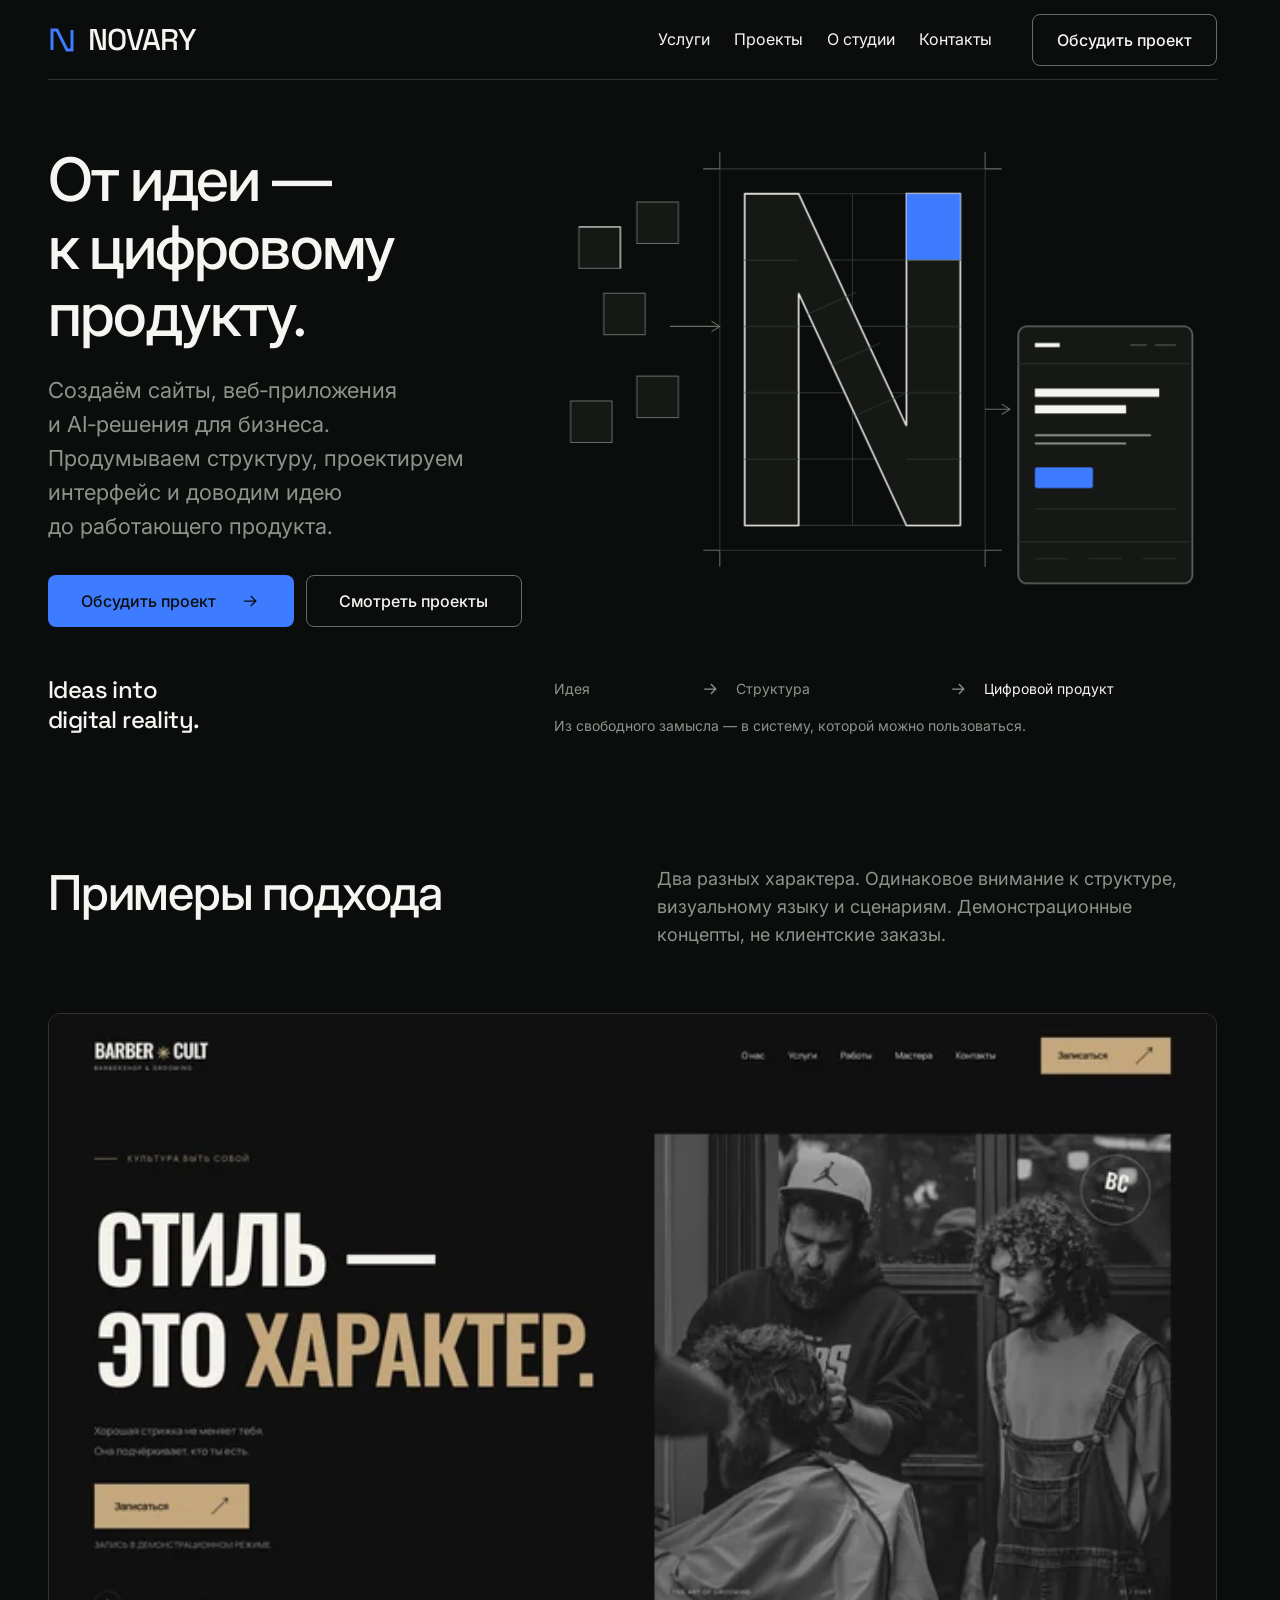
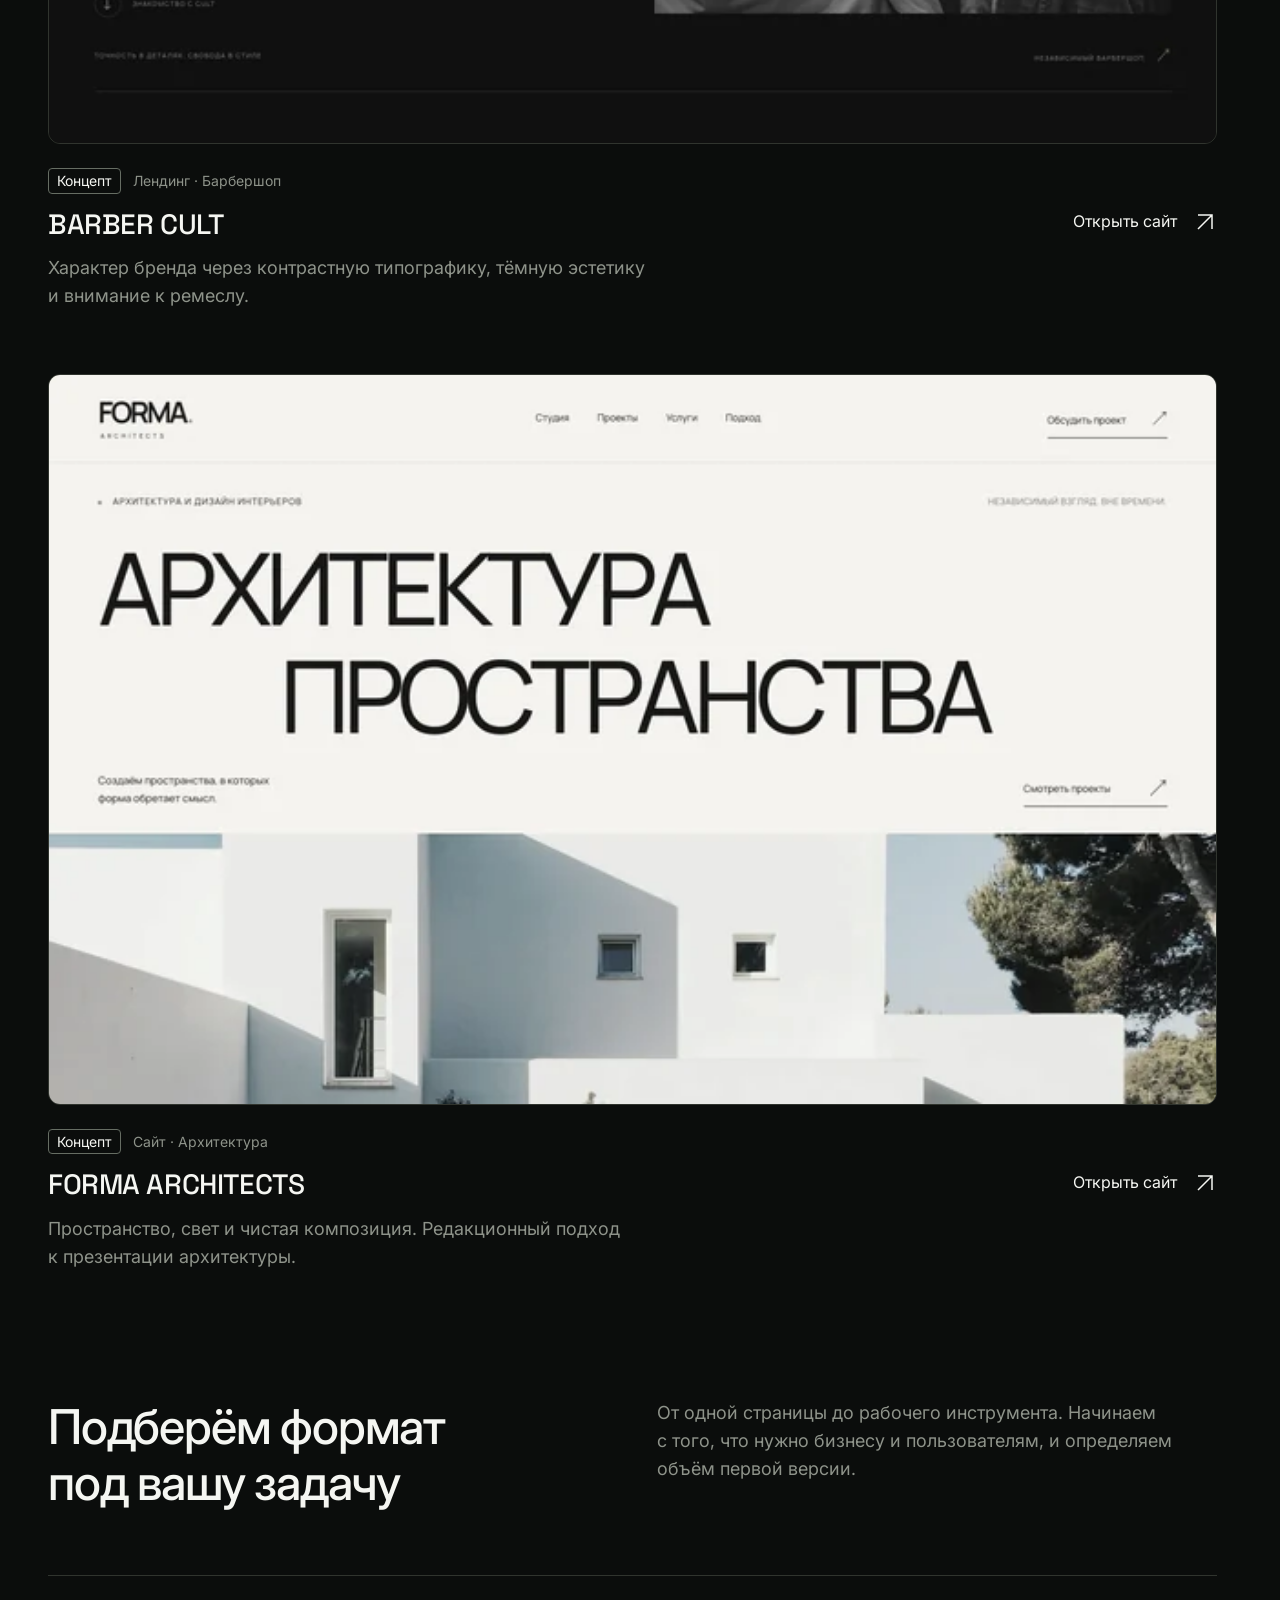
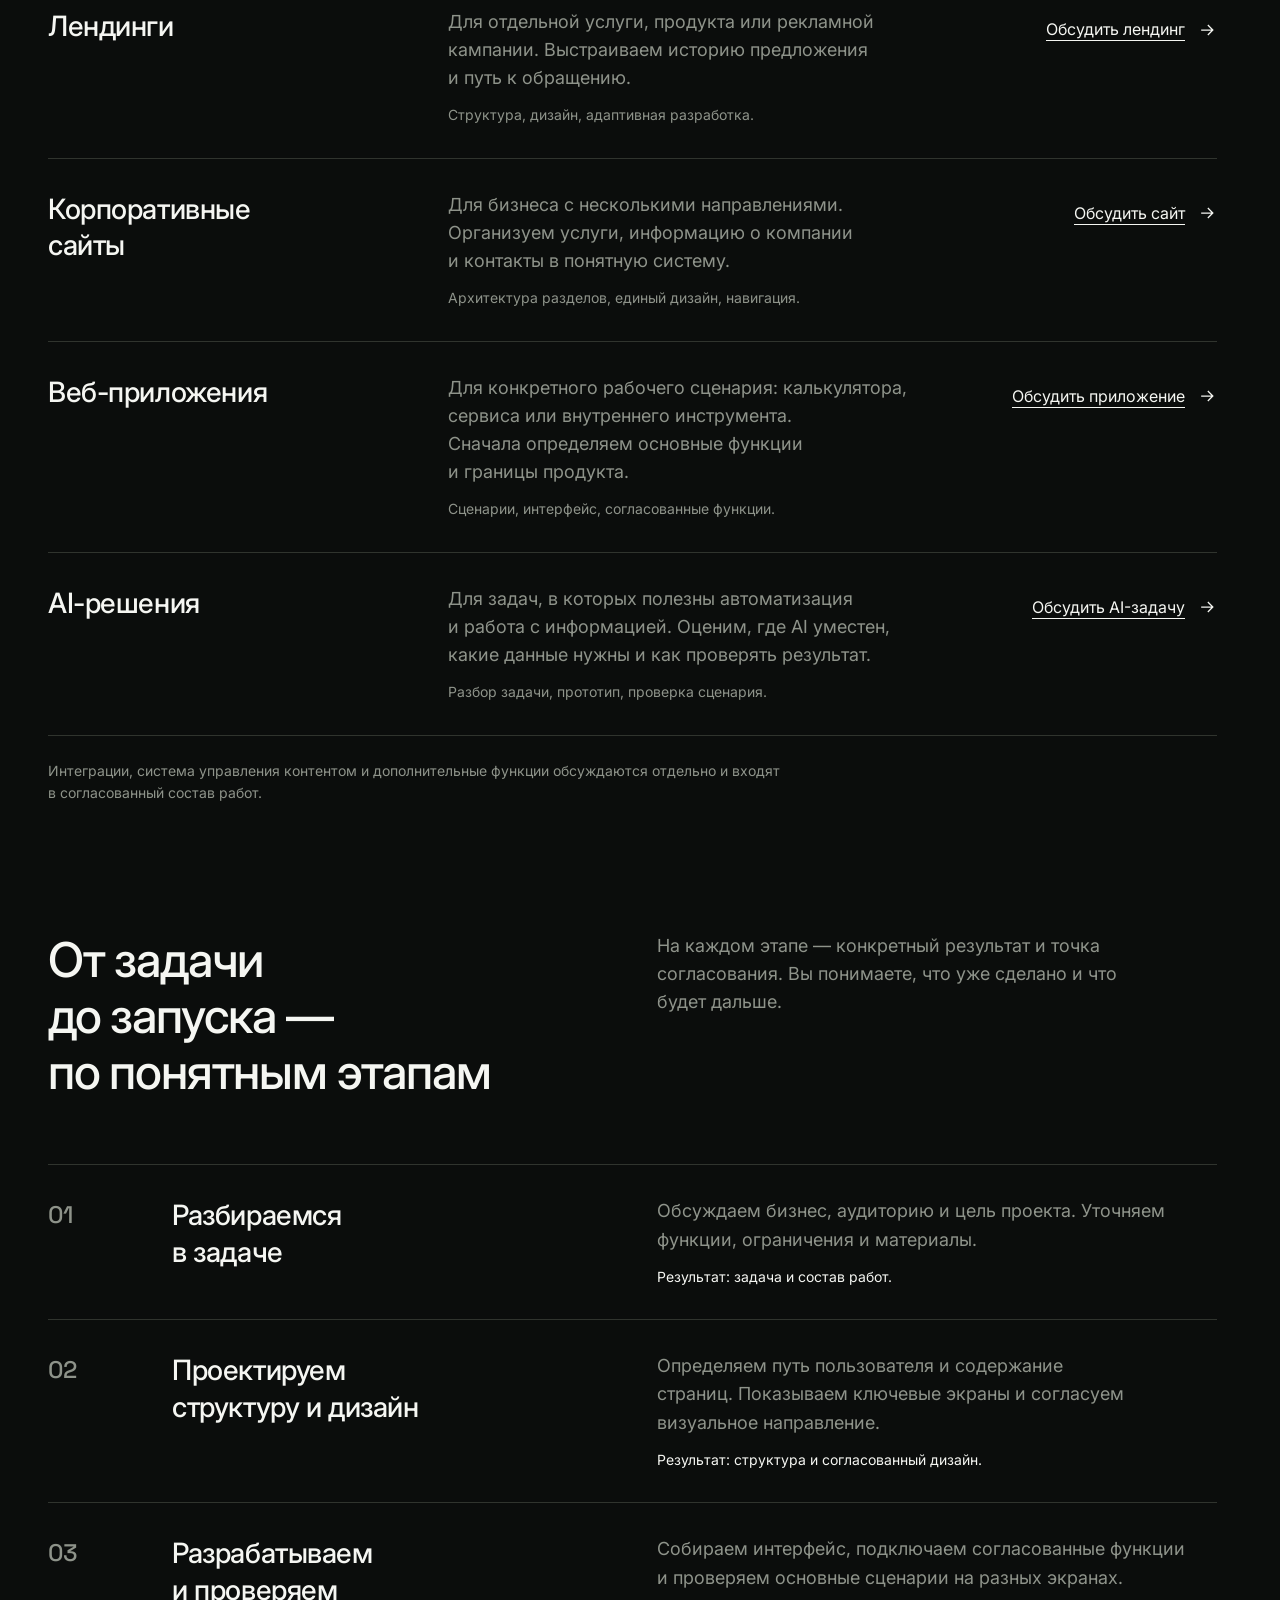
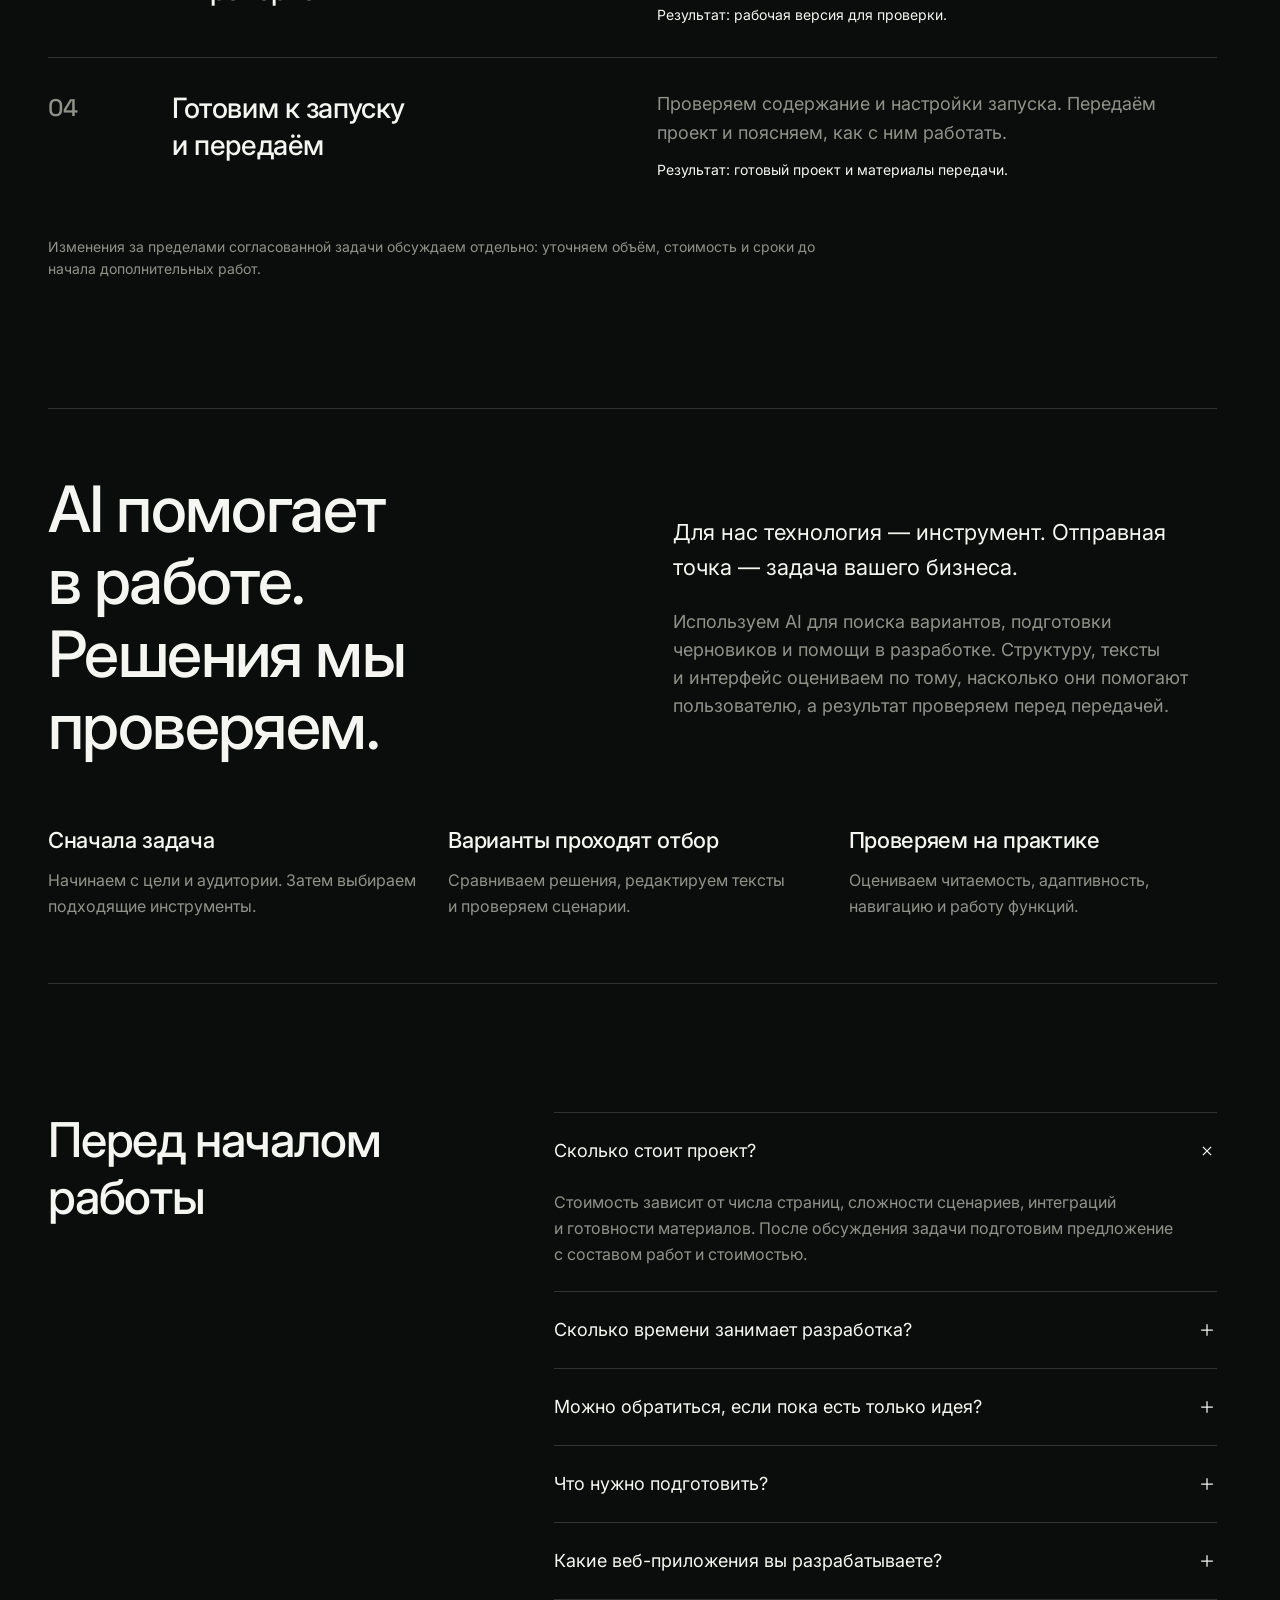
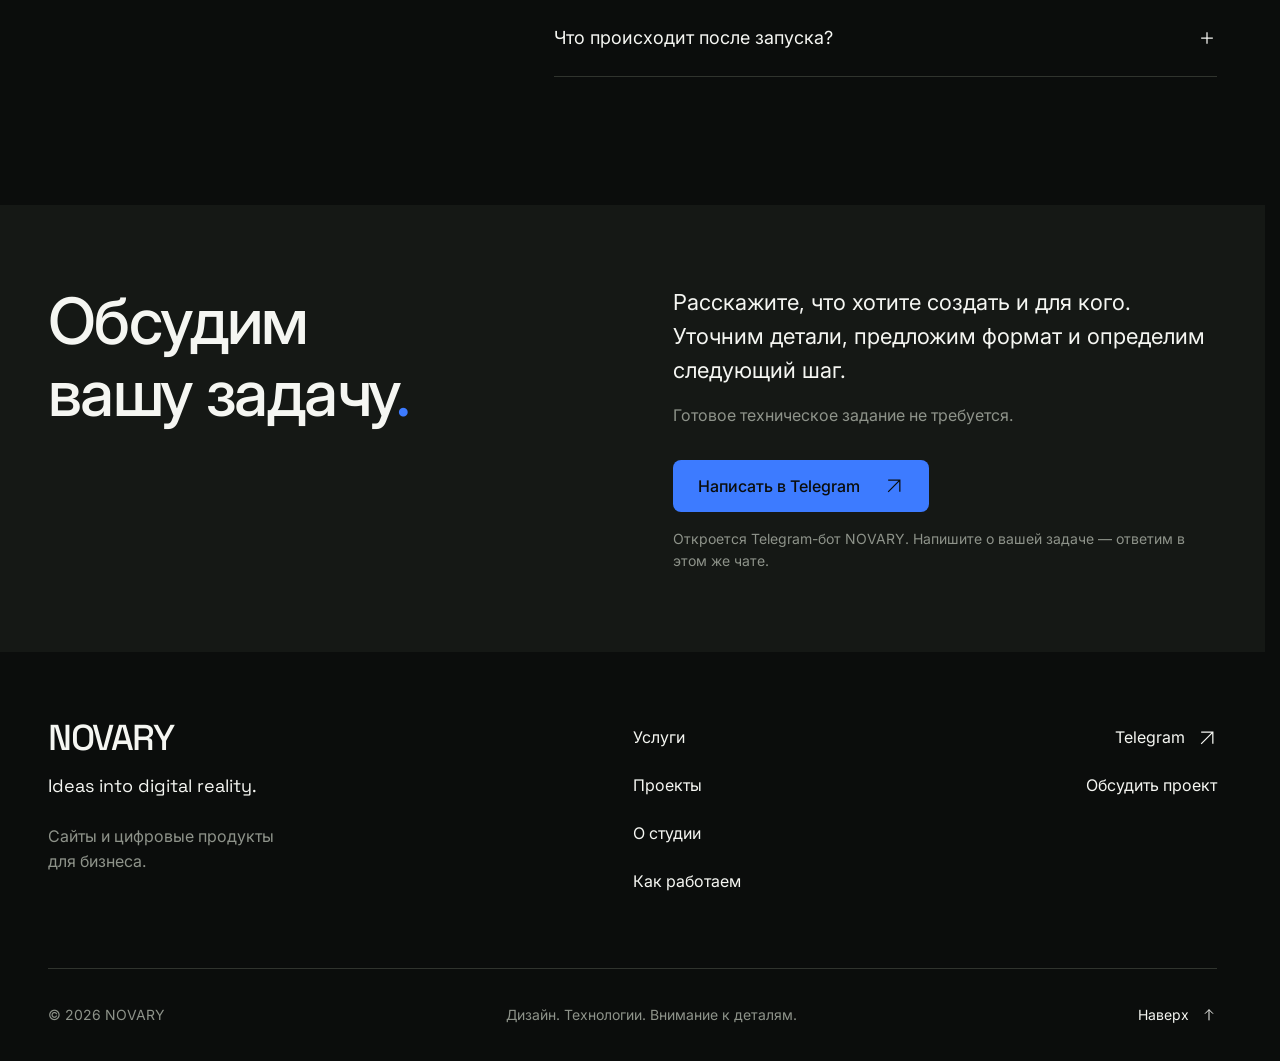
==== commit 529a2ec6: "feat: add NOVARY services page" ====
--- a/index.html
+++ b/index.html
@@ -31,7 +31,7 @@
         NOVARY
       </a>
       <nav class="desktop-nav" aria-label="Основная навигация">
-        <a href="#services">Услуги</a>
+        <a href="services.html">Услуги</a>
         <a href="#projects">Проекты</a>
         <a href="#about">О студии</a>
         <a href="#contact">Контакты</a>
@@ -175,12 +175,12 @@
   </main>
 
   <footer class="site-footer container">
-    <div class="footer-main"><div class="footer-brand"><a class="wordmark" href="#top" translate="no">NOVARY</a><p lang="en" class="footer-slogan">Ideas into digital reality.</p><p>Сайты и&nbsp;цифровые продукты<br>для бизнеса.</p></div><nav aria-label="Навигация в подвале"><a href="#services">Услуги</a><a href="#projects">Проекты</a><a href="#about">О студии</a><a href="#process">Как работаем</a></nav><div class="footer-contact"><a class="footer-telegram" href="#contact-status" data-telegram-link>Telegram <svg width="20" height="20" viewBox="0 0 24 24" fill="none" aria-hidden="true"><path d="M5 19 19 5M5 5h14v14" stroke="currentColor" stroke-width="1.5"/></svg></a><a href="#contact">Обсудить проект</a></div></div>
+    <div class="footer-main"><div class="footer-brand"><a class="wordmark" href="#top" translate="no">NOVARY</a><p lang="en" class="footer-slogan">Ideas into digital reality.</p><p>Сайты и&nbsp;цифровые продукты<br>для бизнеса.</p></div><nav aria-label="Навигация в подвале"><a href="services.html">Услуги</a><a href="#projects">Проекты</a><a href="#about">О студии</a><a href="#process">Как работаем</a></nav><div class="footer-contact"><a class="footer-telegram" href="#contact-status" data-telegram-link>Telegram <svg width="20" height="20" viewBox="0 0 24 24" fill="none" aria-hidden="true"><path d="M5 19 19 5M5 5h14v14" stroke="currentColor" stroke-width="1.5"/></svg></a><a href="#contact">Обсудить проект</a></div></div>
     <div class="footer-bottom"><span>© <span data-year>2026</span> NOVARY</span><span>Дизайн. Технологии. Внимание к&nbsp;деталям.</span><a href="#top">Наверх <svg width="16" height="16" viewBox="0 0 24 24" fill="none" aria-hidden="true"><path d="M12 20V4m-6 6 6-6 6 6" stroke="currentColor" stroke-width="1.5"/></svg></a></div>
   </footer>
 
   <dialog class="menu-panel" id="mobile-menu" aria-labelledby="menu-title">
-    <div class="menu-inner"><div class="menu-header"><span class="wordmark" id="menu-title" translate="no">NOVARY</span><button type="button" class="menu-close">Закрыть <svg width="24" height="24" viewBox="0 0 24 24" fill="none" aria-hidden="true"><path d="m6 6 12 12M6 18 18 6" stroke="currentColor" stroke-width="1.5"/></svg></button></div><nav aria-label="Мобильная навигация"><a href="#services">Услуги</a><a href="#projects">Проекты</a><a href="#about">О студии</a><a href="#contact">Контакты</a></nav><a href="#contact" class="button button-primary">Обсудить проект</a><p class="menu-slogan" lang="en">Ideas into digital reality.</p></div>
+    <div class="menu-inner"><div class="menu-header"><span class="wordmark" id="menu-title" translate="no">NOVARY</span><button type="button" class="menu-close">Закрыть <svg width="24" height="24" viewBox="0 0 24 24" fill="none" aria-hidden="true"><path d="m6 6 12 12M6 18 18 6" stroke="currentColor" stroke-width="1.5"/></svg></button></div><nav aria-label="Мобильная навигация"><a href="services.html">Услуги</a><a href="#projects">Проекты</a><a href="#about">О студии</a><a href="#contact">Контакты</a></nav><a href="#contact" class="button button-primary">Обсудить проект</a><p class="menu-slogan" lang="en">Ideas into digital reality.</p></div>
   </dialog>
 </body>
 </html>
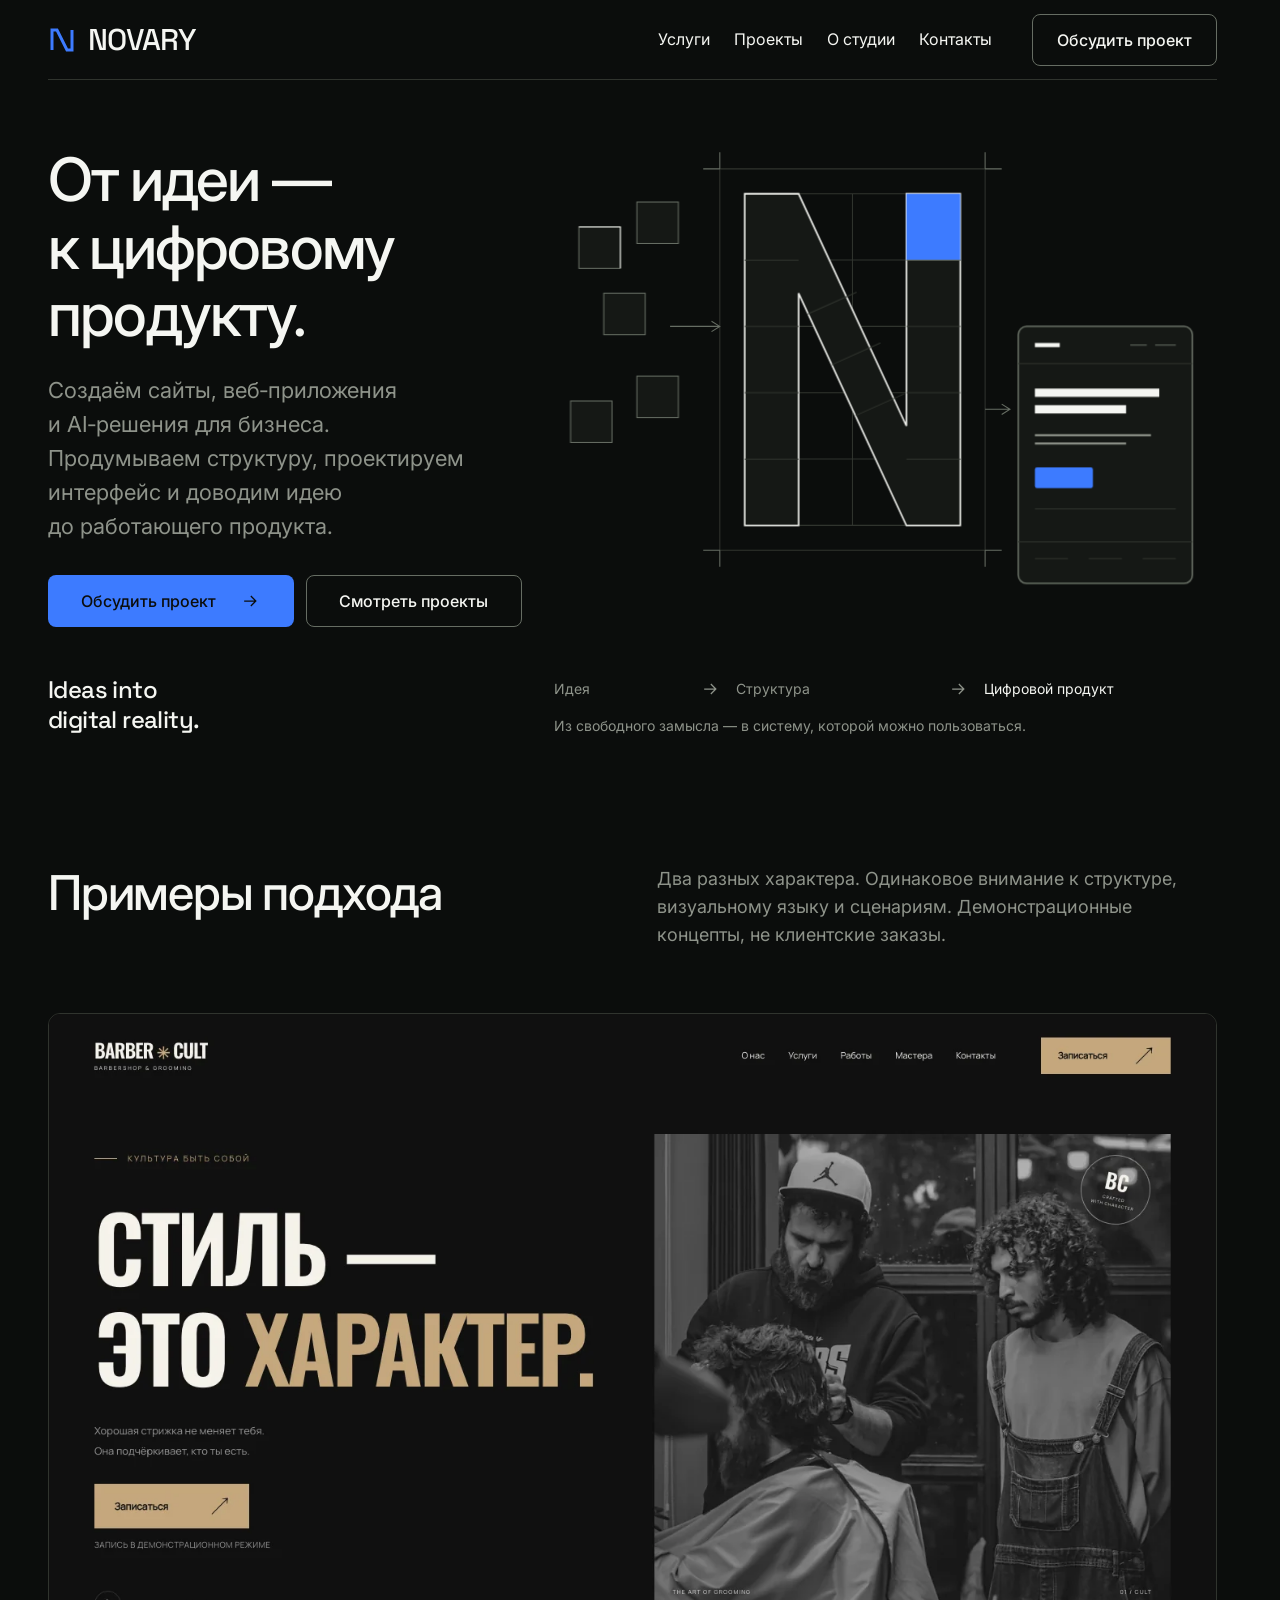
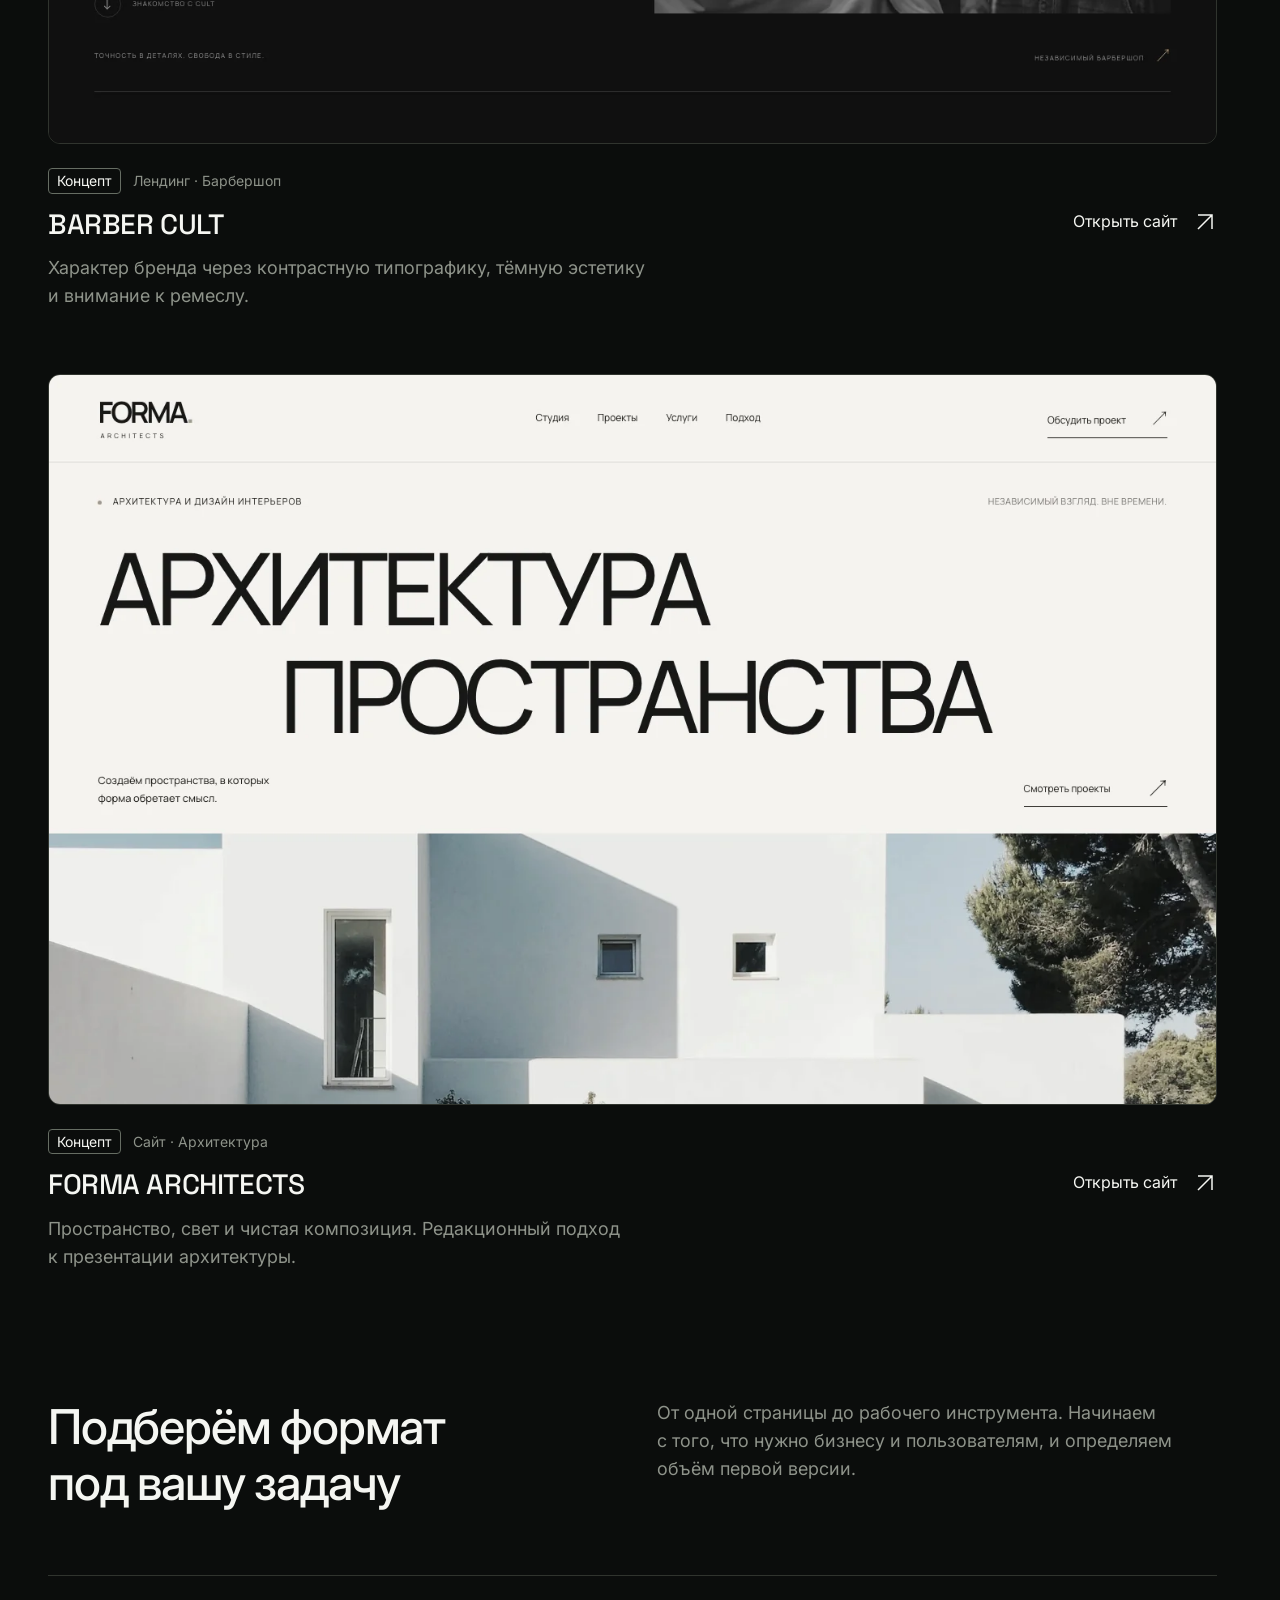
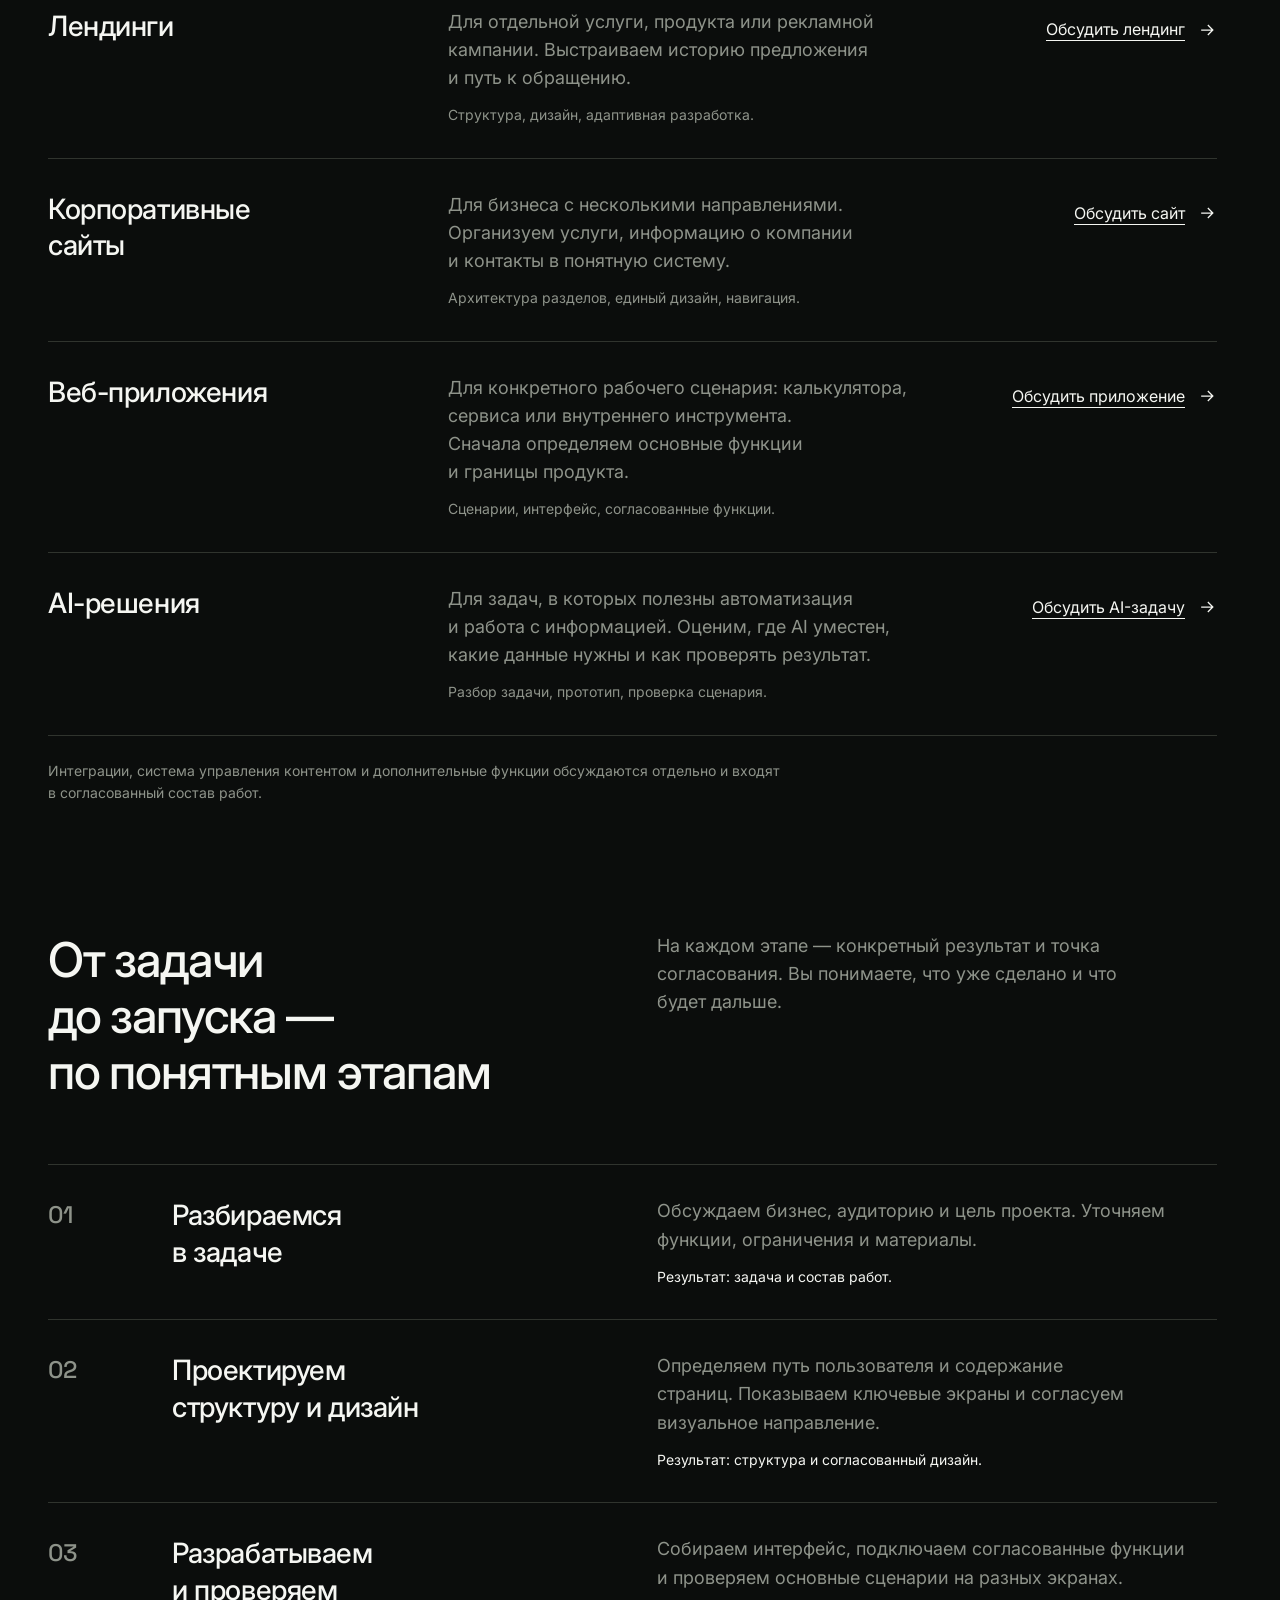
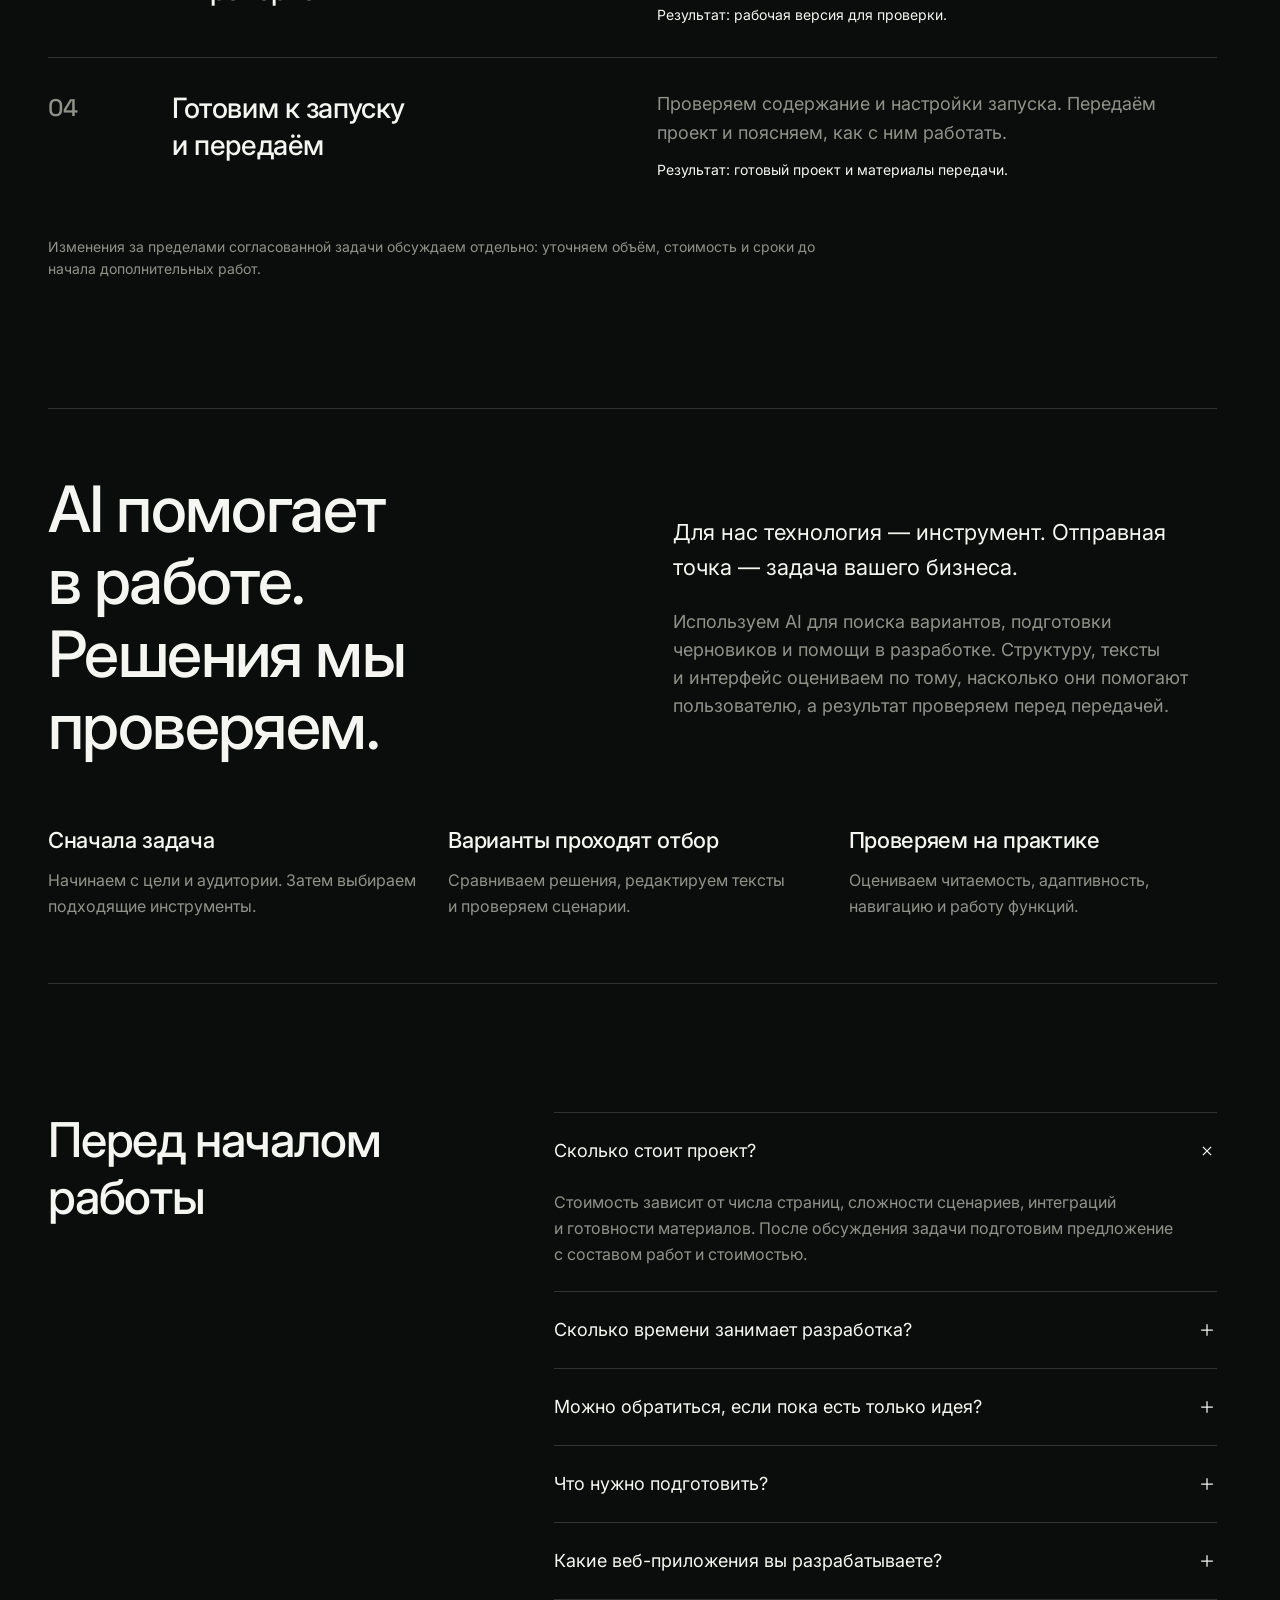
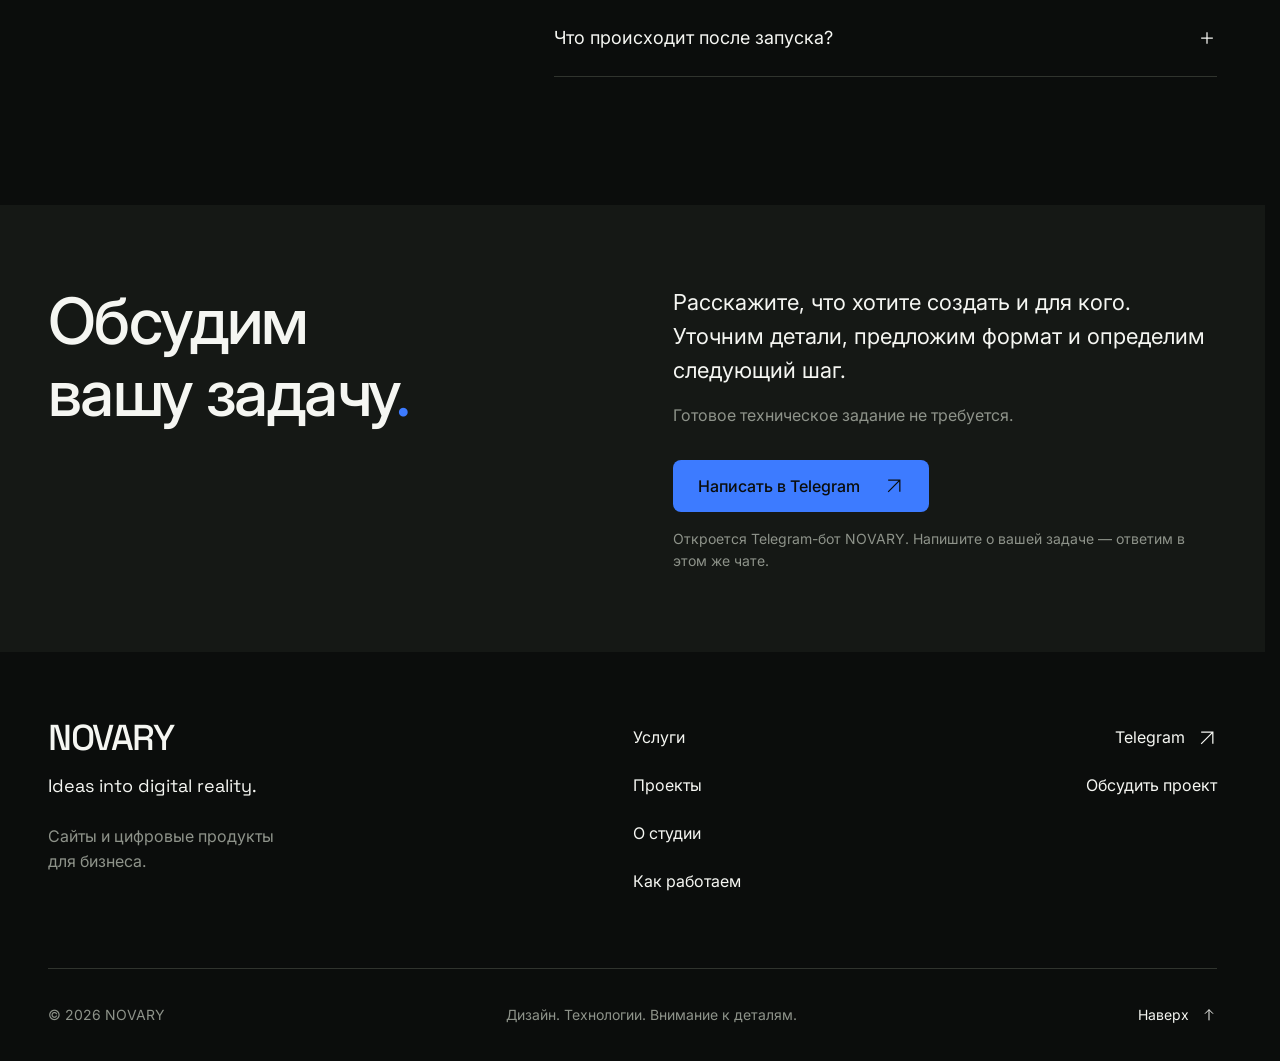
==== commit 993a603e: "feat: add NOVARY contact page" ====
--- a/index.html
+++ b/index.html
@@ -32,9 +32,9 @@
       </a>
       <nav class="desktop-nav" aria-label="Основная навигация">
         <a href="services.html">Услуги</a>
-        <a href="#projects">Проекты</a>
-        <a href="#about">О студии</a>
-        <a href="#contact">Контакты</a>
+        <a href="projects.html">Проекты</a>
+        <a href="about.html">О студии</a>
+        <a href="contact.html">Контакты</a>
       </nav>
       <a class="button button-secondary header-cta" href="#contact">Обсудить проект</a>
       <button class="menu-trigger" type="button" aria-controls="mobile-menu" aria-expanded="false" hidden>
@@ -175,12 +175,12 @@
   </main>
 
   <footer class="site-footer container">
-    <div class="footer-main"><div class="footer-brand"><a class="wordmark" href="#top" translate="no">NOVARY</a><p lang="en" class="footer-slogan">Ideas into digital reality.</p><p>Сайты и&nbsp;цифровые продукты<br>для бизнеса.</p></div><nav aria-label="Навигация в подвале"><a href="services.html">Услуги</a><a href="#projects">Проекты</a><a href="#about">О студии</a><a href="#process">Как работаем</a></nav><div class="footer-contact"><a class="footer-telegram" href="#contact-status" data-telegram-link>Telegram <svg width="20" height="20" viewBox="0 0 24 24" fill="none" aria-hidden="true"><path d="M5 19 19 5M5 5h14v14" stroke="currentColor" stroke-width="1.5"/></svg></a><a href="#contact">Обсудить проект</a></div></div>
+    <div class="footer-main"><div class="footer-brand"><a class="wordmark" href="#top" translate="no">NOVARY</a><p lang="en" class="footer-slogan">Ideas into digital reality.</p><p>Сайты и&nbsp;цифровые продукты<br>для бизнеса.</p></div><nav aria-label="Навигация в подвале"><a href="services.html">Услуги</a><a href="projects.html">Проекты</a><a href="about.html">О студии</a><a href="#process">Как работаем</a></nav><div class="footer-contact"><a class="footer-telegram" href="#contact-status" data-telegram-link>Telegram <svg width="20" height="20" viewBox="0 0 24 24" fill="none" aria-hidden="true"><path d="M5 19 19 5M5 5h14v14" stroke="currentColor" stroke-width="1.5"/></svg></a><a href="#contact">Обсудить проект</a></div></div>
     <div class="footer-bottom"><span>© <span data-year>2026</span> NOVARY</span><span>Дизайн. Технологии. Внимание к&nbsp;деталям.</span><a href="#top">Наверх <svg width="16" height="16" viewBox="0 0 24 24" fill="none" aria-hidden="true"><path d="M12 20V4m-6 6 6-6 6 6" stroke="currentColor" stroke-width="1.5"/></svg></a></div>
   </footer>
 
   <dialog class="menu-panel" id="mobile-menu" aria-labelledby="menu-title">
-    <div class="menu-inner"><div class="menu-header"><span class="wordmark" id="menu-title" translate="no">NOVARY</span><button type="button" class="menu-close">Закрыть <svg width="24" height="24" viewBox="0 0 24 24" fill="none" aria-hidden="true"><path d="m6 6 12 12M6 18 18 6" stroke="currentColor" stroke-width="1.5"/></svg></button></div><nav aria-label="Мобильная навигация"><a href="services.html">Услуги</a><a href="#projects">Проекты</a><a href="#about">О студии</a><a href="#contact">Контакты</a></nav><a href="#contact" class="button button-primary">Обсудить проект</a><p class="menu-slogan" lang="en">Ideas into digital reality.</p></div>
+    <div class="menu-inner"><div class="menu-header"><span class="wordmark" id="menu-title" translate="no">NOVARY</span><button type="button" class="menu-close">Закрыть <svg width="24" height="24" viewBox="0 0 24 24" fill="none" aria-hidden="true"><path d="m6 6 12 12M6 18 18 6" stroke="currentColor" stroke-width="1.5"/></svg></button></div><nav aria-label="Мобильная навигация"><a href="services.html">Услуги</a><a href="projects.html">Проекты</a><a href="about.html">О студии</a><a href="contact.html">Контакты</a></nav><a href="#contact" class="button button-primary">Обсудить проект</a><p class="menu-slogan" lang="en">Ideas into digital reality.</p></div>
   </dialog>
 </body>
 </html>
